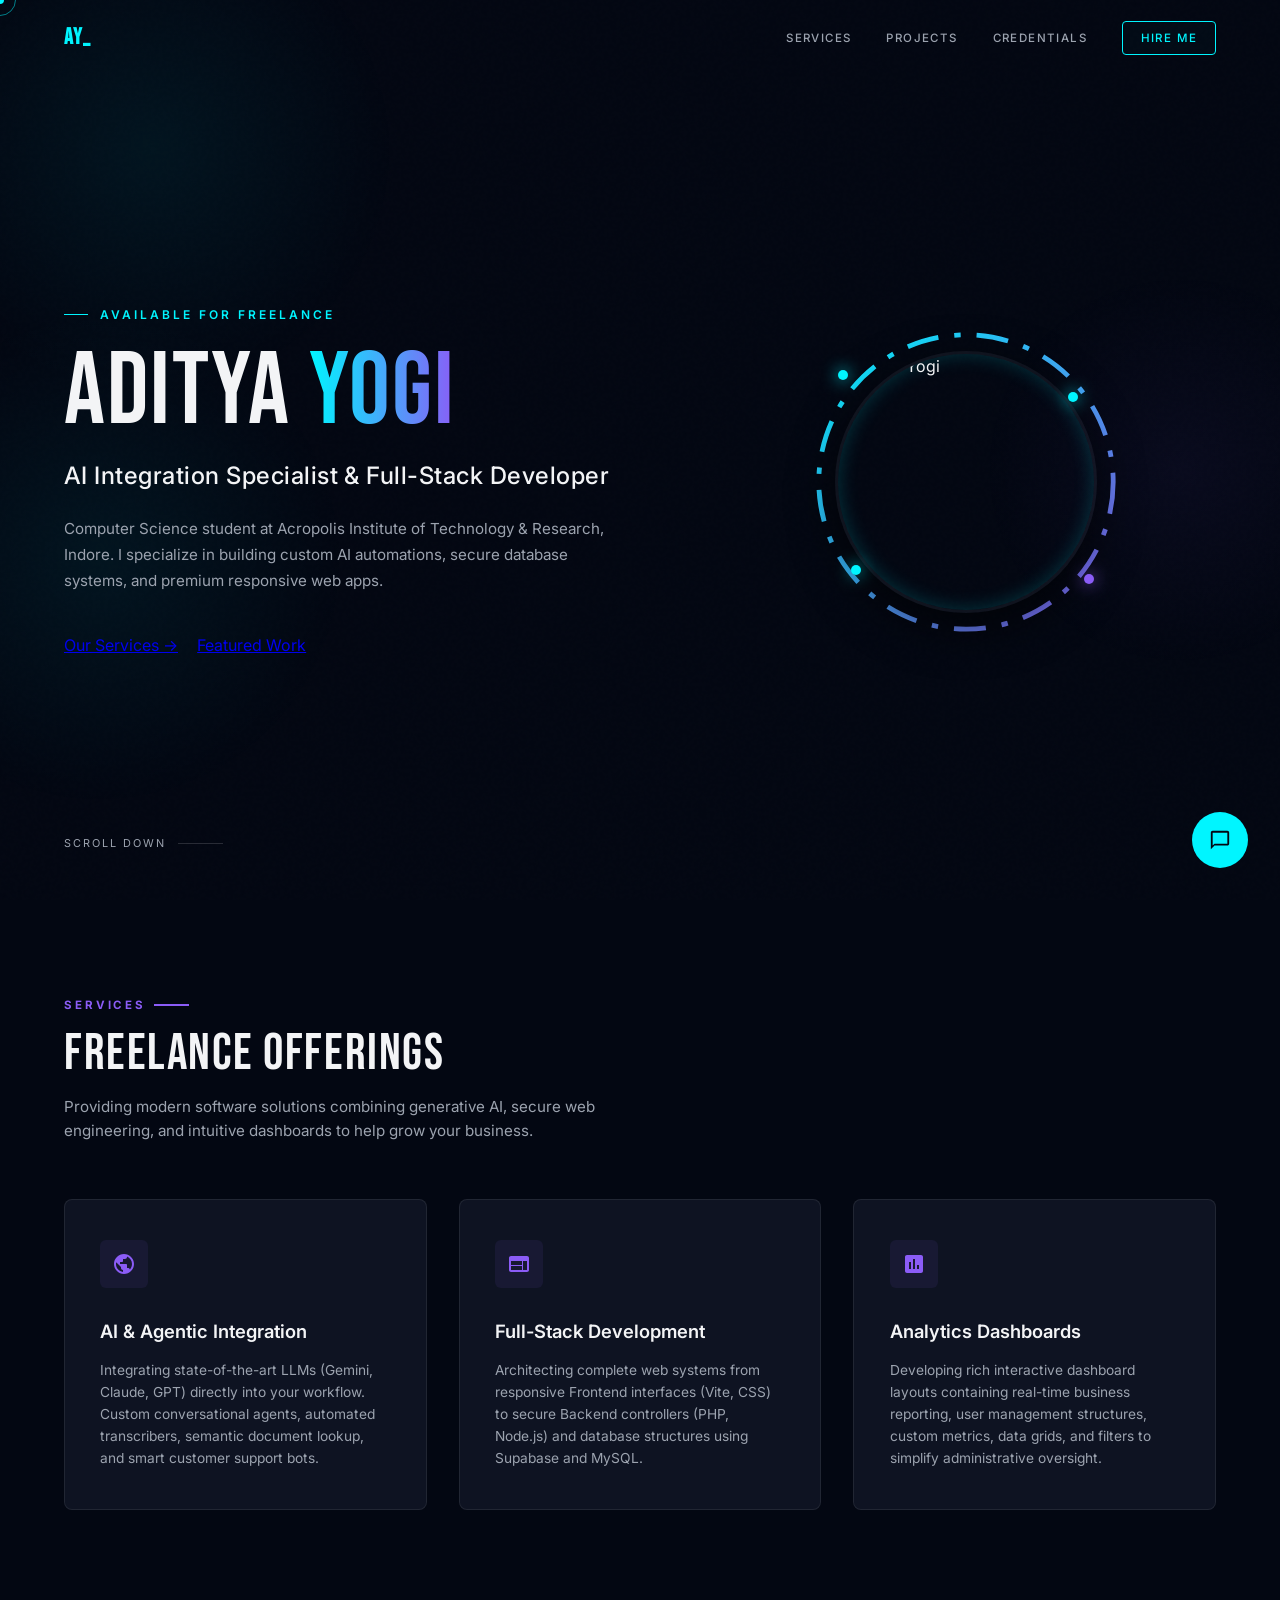
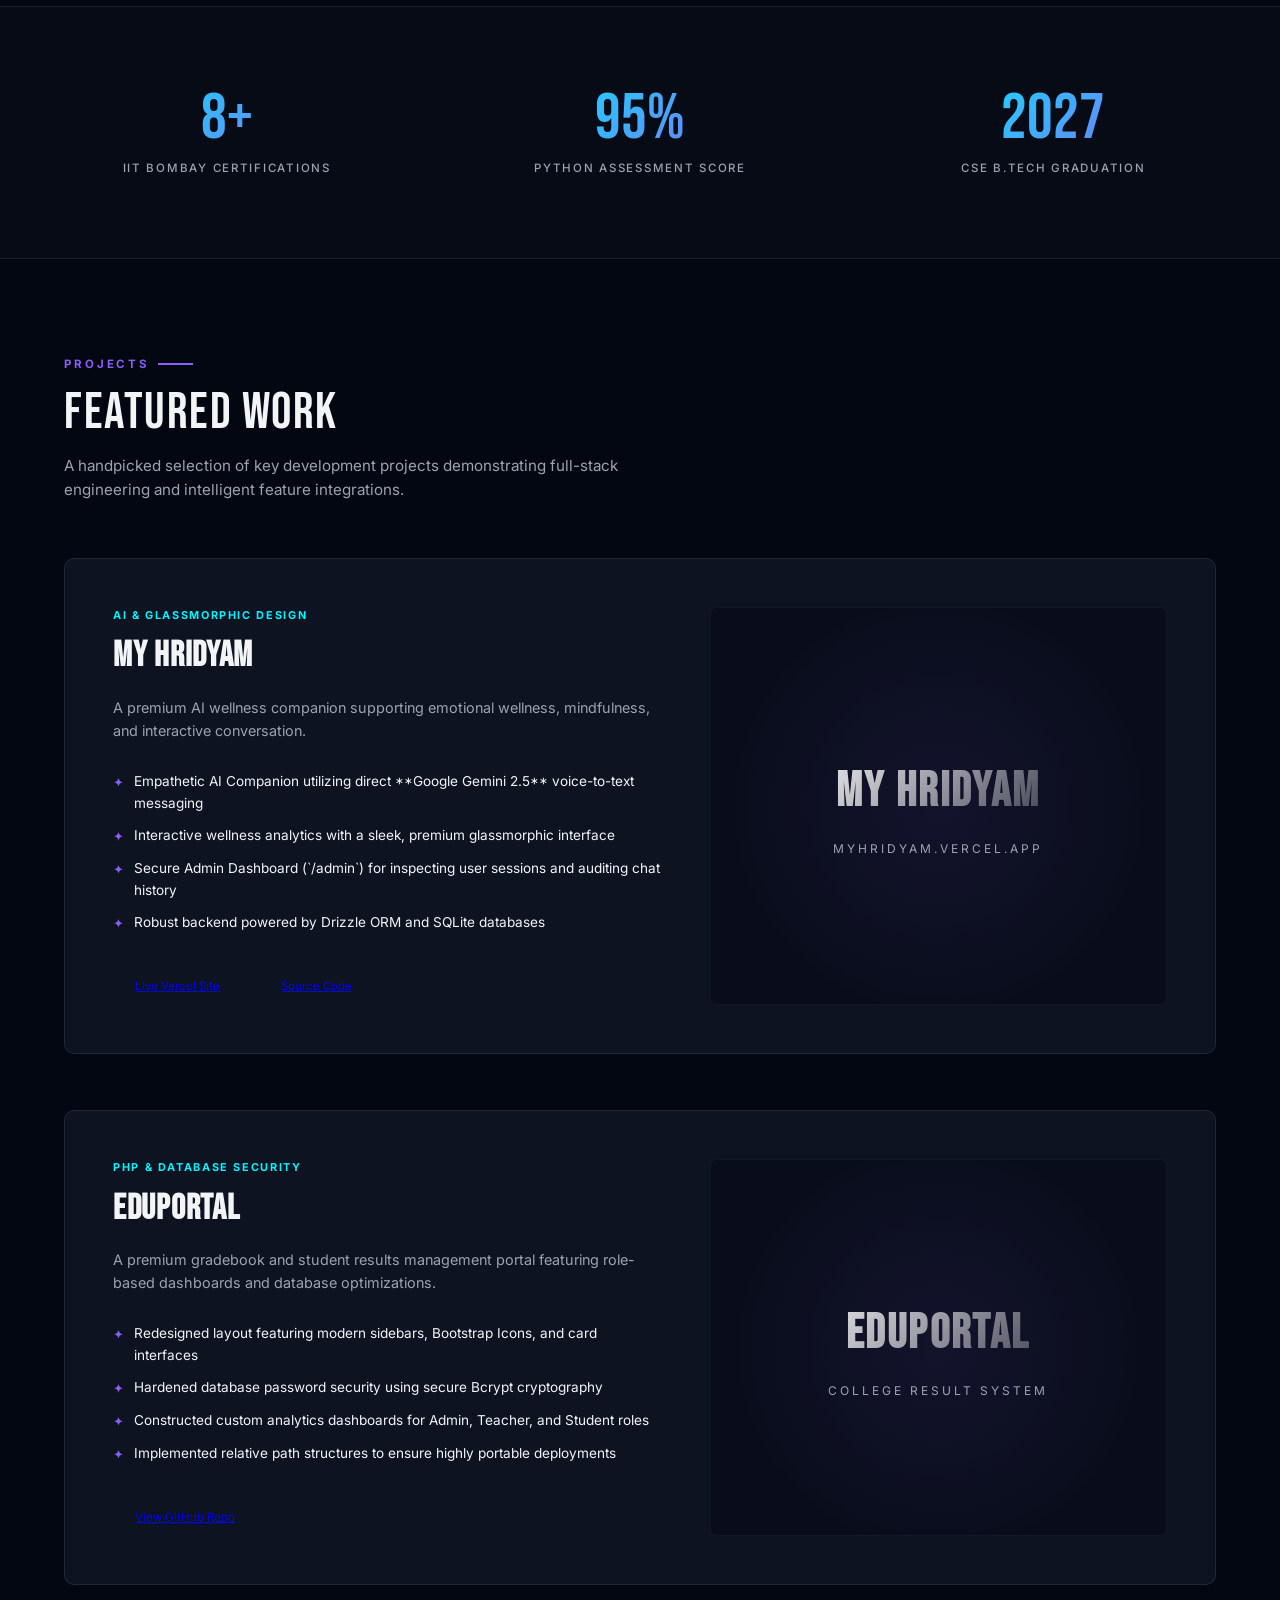
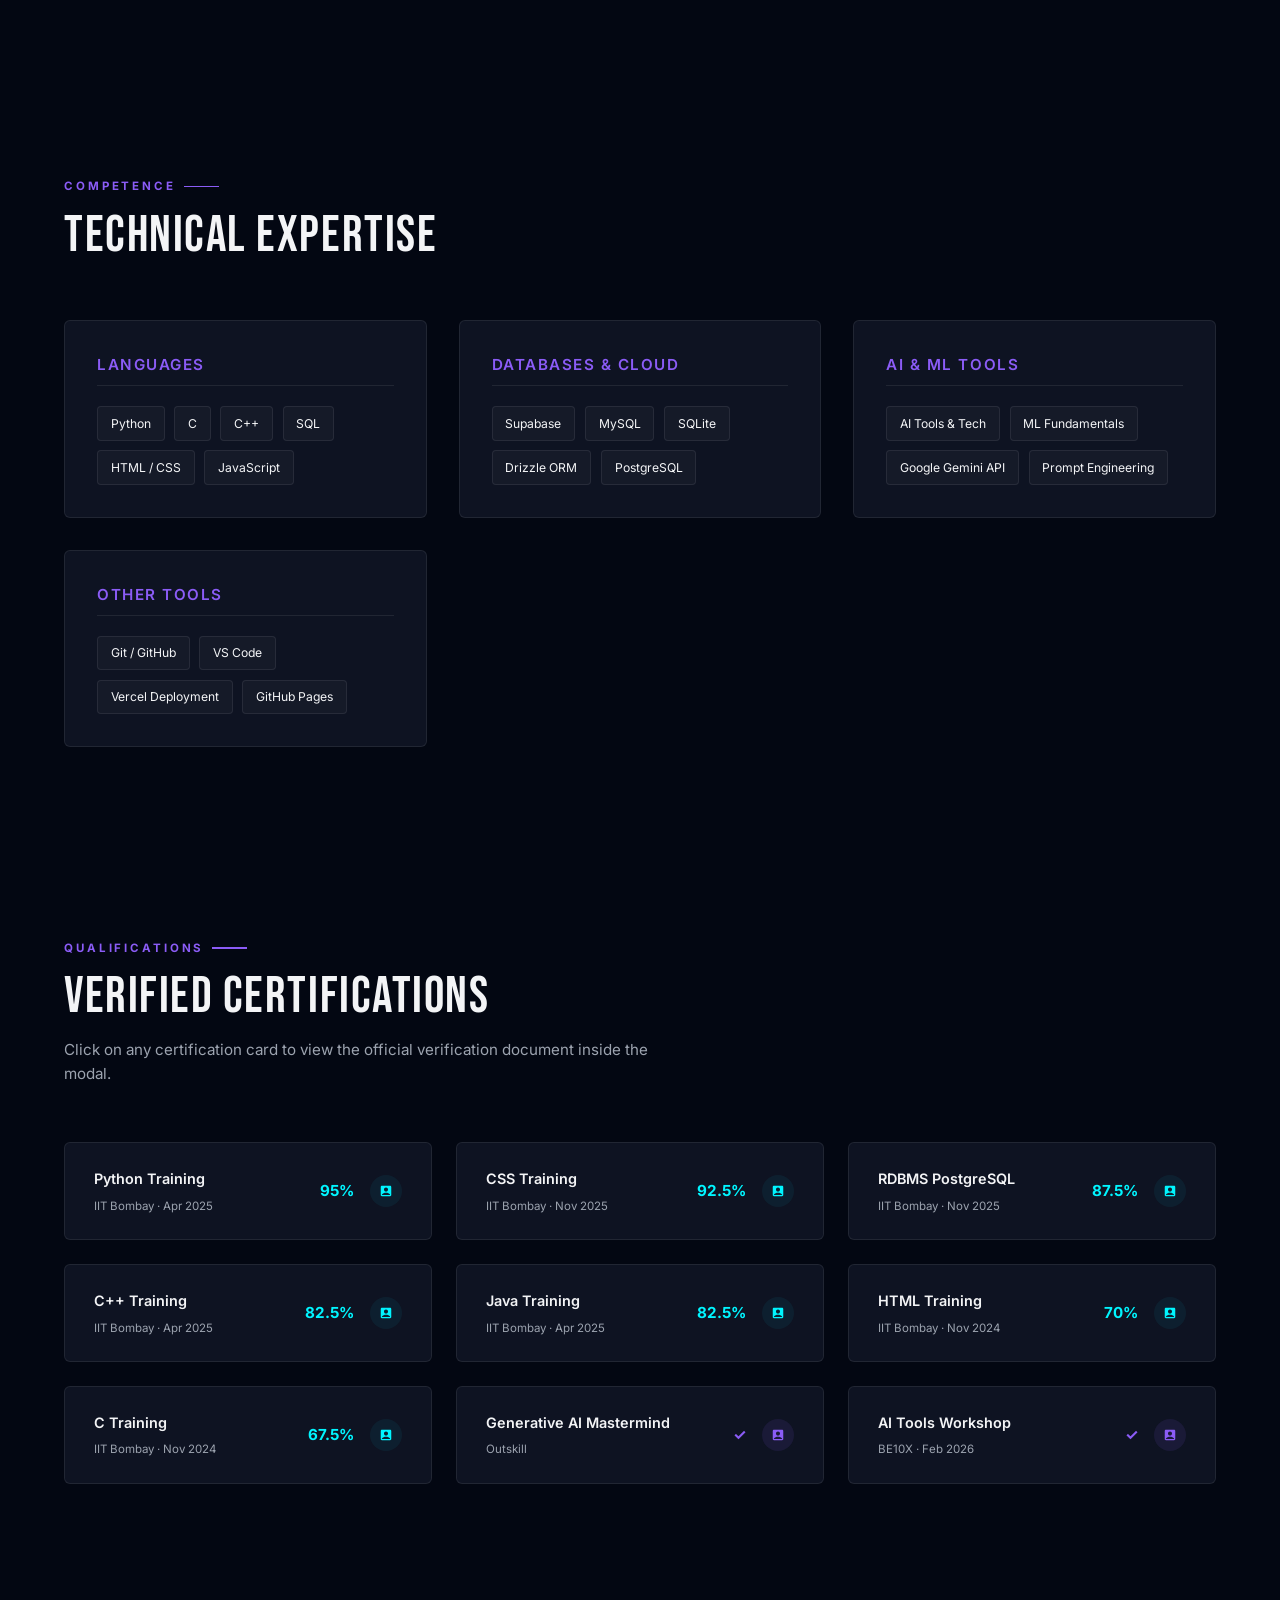
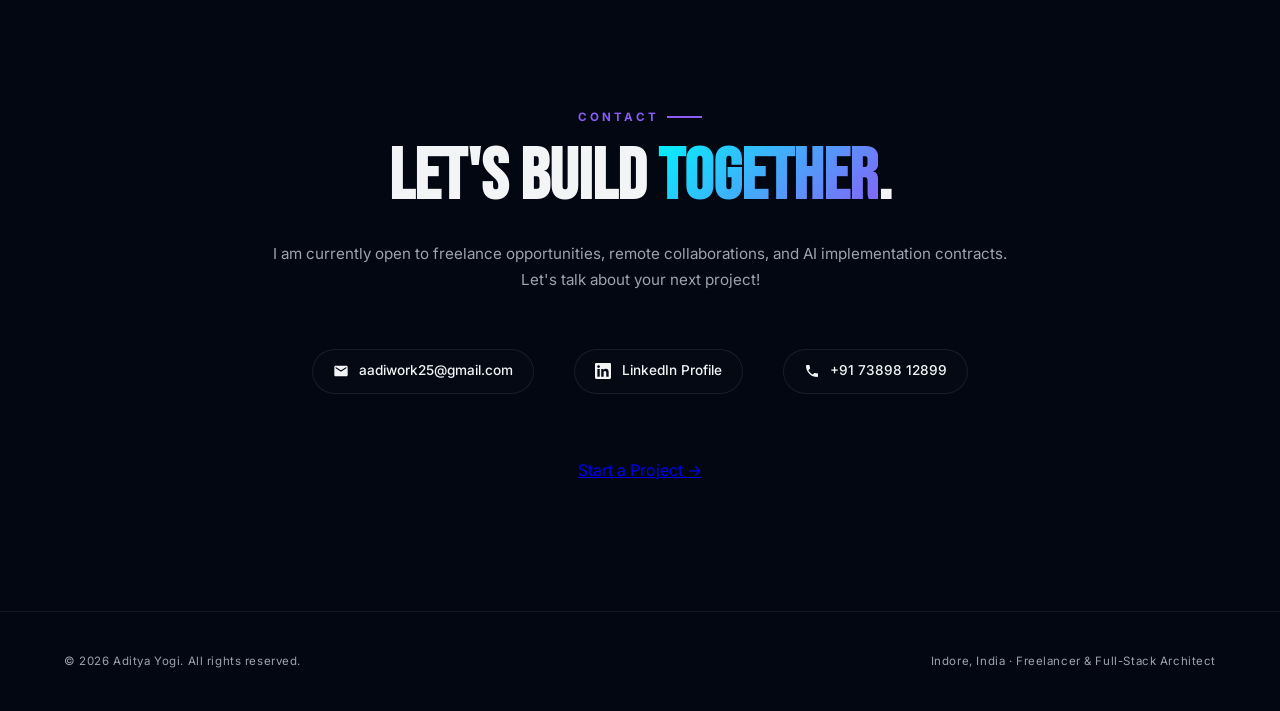
==== index.html @ 7b8ff438 "feat: implement premium dark freelance portfolio with interactive chatbot and github avatar" ====
<!DOCTYPE html>
<html lang="en">
<head>
  <meta charset="UTF-8" />
  <meta name="viewport" content="width=device-width, initial-scale=1.0"/>
  <title>Aditya Yogi — AI Integration Specialist & Full-Stack Developer</title>
  <link href="https://fonts.googleapis.com/css2?family=Bebas+Neue&family=Inter:wght@300;400;500;600;700&display=swap" rel="stylesheet"/>
  <style>
    :root {
      --bg: #030712;
      --surface: #0b0f19;
      --surface-hover: #121829;
      --border: rgba(255, 255, 255, 0.08);
      --border-focus: #00f5ff;
      --accent: #00f5ff;
      --accent-rgb: 0, 245, 255;
      --accent2: #8b5cf6;
      --accent2-rgb: 139, 92, 246;
      --text: #f3f4f6;
      --text-muted: #9ca3af;
      --card: #0e1322;
      --font-title: 'Bebas Neue', sans-serif;
      --font-body: 'Inter', sans-serif;
    }

    *, *::before, *::after { box-sizing: border-box; margin: 0; padding: 0; }

    html { scroll-behavior: smooth; }

    body {
      background: var(--bg);
      color: var(--text);
      font-family: var(--font-body);
      overflow-x: hidden;
      cursor: none;
      line-height: 1.6;
    }

    /* Custom cursor */
    .cursor {
      width: 8px; height: 8px;
      background: var(--accent);
      border-radius: 50%;
      position: fixed; top: 0; left: 0;
      pointer-events: none;
      z-index: 9999;
      transform: translate(-50%, -50%);
      transition: transform 0.08s, width 0.2s, height 0.2s;
    }
    .cursor-ring {
      width: 32px; height: 32px;
      border: 1.5px solid var(--accent);
      border-radius: 50%;
      position: fixed; top: 0; left: 0;
      pointer-events: none;
      z-index: 9998;
      transform: translate(-50%, -50%);
      transition: transform 0.12s ease-out, width 0.3s, height 0.3s, border-color 0.3s;
      opacity: 0.5;
    }

    /* Noise overlay */
    body::before {
      content: '';
      position: fixed; inset: 0;
      background-image: url("data:image/svg+xml,%3Csvg viewBox='0 0 256 256' xmlns='http://www.w3.org/2000/svg'%3E%3Cfilter id='noise'%3E%3CfeTurbulence type='fractalNoise' baseFrequency='0.9' numOctaves='4' stitchTiles='stitch'/%3E%3C/filter%3E%3Crect width='100%25' height='100%25' filter='url(%23noise)' opacity='0.03'/%3E%3C/svg%3E");
      pointer-events: none; z-index: 0; opacity: 0.4;
    }

    /* Ambient glows */
    .radial-glow {
      position: absolute;
      width: 500px; height: 500px;
      border-radius: 50%;
      background: radial-gradient(circle, rgba(var(--accent-rgb), 0.06) 0%, transparent 70%);
      pointer-events: none;
      z-index: 0;
    }
    .radial-glow-2 {
      position: absolute;
      width: 400px; height: 400px;
      border-radius: 50%;
      background: radial-gradient(circle, rgba(var(--accent2-rgb), 0.05) 0%, transparent 70%);
      pointer-events: none;
      z-index: 0;
    }

    /* NAV */
    nav {
      position: fixed; top: 0; left: 0; right: 0;
      z-index: 100;
      padding: 1.25rem 4rem;
      display: flex; justify-content: space-between; align-items: center;
      border-bottom: 1px solid transparent;
      transition: border-color 0.3s, background 0.3s;
      backdrop-filter: blur(0px);
    }
    nav.scrolled {
      border-color: var(--border);
      background: rgba(4, 7, 18, 0.85);
      backdrop-filter: blur(16px);
    }
    .nav-logo {
      font-family: var(--font-title);
      font-weight: 800; font-size: 1.4rem;
      color: var(--accent);
      letter-spacing: 0.05em;
      text-decoration: none;
    }
    .nav-links { display: flex; gap: 2.2rem; align-items: center; }
    .nav-links a {
      color: var(--text-muted); text-decoration: none;
      font-size: 0.72rem; letter-spacing: 0.12em; text-transform: uppercase;
      font-weight: 500;
      transition: color 0.2s;
    }
    .nav-links a:hover { color: var(--accent); }
    
    .nav-links .btn-nav {
      border: 1px solid var(--accent);
      color: var(--accent);
      padding: 0.45rem 1.1rem;
      border-radius: 4px;
      transition: all 0.2s;
      background: rgba(0, 245, 255, 0.02);
    }
    .nav-links .btn-nav:hover {
      background: var(--accent);
      color: #030712;
      box-shadow: 0 0 15px rgba(0, 245, 255, 0.3);
    }

    /* SECTIONS */
    section {
      position: relative;
      z-index: 1;
      padding: 6rem 4rem;
      max-width: 1300px;
      margin: 0 auto;
    }

    /* HERO */
    #hero {
      min-height: 100vh;
      display: flex;
      flex-direction: column;
      justify-content: center;
      padding: 8rem 4rem 4rem;
      position: relative;
    }
    .hero-wrapper {
      display: grid;
      grid-template-columns: 1.1fr 0.9fr;
      gap: 2.5rem;
      align-items: center;
      width: 100%;
      z-index: 1;
    }
    .hero-content { max-width: 700px; }
    .hero-tag {
      font-size: 0.75rem; letter-spacing: 0.25em; text-transform: uppercase;
      color: var(--accent); margin-bottom: 1.25rem;
      display: flex; align-items: center; gap: 0.75rem;
      opacity: 0; transform: translateY(15px);
      animation: fadeUp 0.8s 0.2s forwards;
      font-weight: 600;
    }
    .hero-tag::before {
      content: ''; display: block; width: 24px; height: 1.5px; background: var(--accent);
    }
    h1.hero-name {
      font-family: var(--font-title);
      font-size: clamp(3.5rem, 8vw, 6.8rem);
      font-weight: 400;
      line-height: 0.95;
      letter-spacing: 0.02em;
      margin-bottom: 1rem;
      opacity: 0; transform: translateY(15px);
      animation: fadeUp 0.8s 0.4s forwards;
    }
    h1.hero-name span {
      background: linear-gradient(to right, var(--accent), var(--accent2));
      -webkit-background-clip: text;
      -webkit-text-fill-color: transparent;
    }
    .hero-title {
      font-size: clamp(1.1rem, 2vw, 1.5rem);
      font-weight: 500;
      color: var(--text);
      margin-bottom: 1.25rem;
      opacity: 0; transform: translateY(15px);
      animation: fadeUp 0.8s 0.5s forwards;
      letter-spacing: 0.02em;
    }
    .hero-desc {
      font-size: 0.95rem; color: var(--text-muted);
      max-width: 540px; line-height: 1.7;
      margin-bottom: 2.5rem;
      opacity: 0; transform: translateY(15px);
      animation: fadeUp 0.8s 0.6s forwards;
    }
    .hero-cta {
      display: flex; gap: 1.2rem; flex-wrap: wrap;
      opacity: 0; transform: translateY(15px);
      animation: fadeUp 0.8s 0.7s forwards;
    }

    /* Picture section */
    .hero-visual {
      display: flex;
      justify-content: center;
      align-items: center;
      position: relative;
      opacity: 0; transform: scale(0.95);
      animation: zoomIn 0.8s 0.5s forwards;
    }
    .avatar-container {
      position: relative;
      width: 320px;
      height: 320px;
      display: flex;
      justify-content: center;
      align-items: center;
    }
    @media (max-width: 480px) {
      .avatar-container {
        width: 250px;
        height: 250px;
      }
    }
    .avatar-frame {
      position: absolute;
      width: 82%;
      height: 82%;
      border-radius: 50%;
      overflow: hidden;
      border: 3.5px solid rgba(255, 255, 255, 0.05);
      box-shadow: 0 15px 45px rgba(0, 0, 0, 0.6), inset 0 0 20px rgba(0, 245, 255, 0.2);
      z-index: 2;
      transition: transform 0.5s cubic-bezier(0.25, 1, 0.5, 1), border-color 0.5s, box-shadow 0.5s;
    }
    .avatar-frame img {
      width: 100%;
      height: 100%;
      object-fit: cover;
      transition: transform 0.5s;
    }
    .avatar-container:hover .avatar-frame {
      border-color: var(--accent);
      transform: scale(1.03);
      box-shadow: 0 20px 50px rgba(0, 245, 255, 0.15);
    }
    .avatar-container:hover .avatar-frame img {
      transform: scale(1.08);
    }
    .avatar-glow {
      position: absolute;
      width: 100%;
      height: 100%;
      top: 0; left: 0;
      z-index: 1;
      animation: rotateGlow 22s linear infinite;
    }
    .avatar-container:hover .avatar-glow {
      animation-duration: 9s;
    }
    
    .avatar-node {
      position: absolute;
      width: 10px; height: 10px;
      background: var(--accent);
      border-radius: 50%;
      filter: drop-shadow(0 0 8px var(--accent));
      animation: floatNode 4.5s ease-in-out infinite;
      z-index: 3;
    }
    .node-1 { top: 15%; left: 10%; animation-delay: 0s; }
    .node-2 { bottom: 18%; right: 10%; background: var(--accent2); filter: drop-shadow(0 0 8px var(--accent2)); animation-delay: 1.5s; }
    .node-3 { top: 76%; left: 14%; animation-delay: 0.8s; }
    .node-4 { top: 22%; right: 15%; animation-delay: 2.2s; }

    @keyframes rotateGlow {
      from { transform: rotate(0deg); }
      to { transform: rotate(360deg); }
    }
    @keyframes floatNode {
      0%, 100% { transform: translateY(0) scale(1); opacity: 0.7; }
      50% { transform: translateY(-12px) scale(1.25); opacity: 1; }
    }
    @keyframes zoomIn {
      to { opacity: 1; transform: scale(1); }
    }

    @media (max-width: 900px) {
      .hero-wrapper {
        grid-template-columns: 1fr;
        gap: 3.5rem;
        text-align: center;
      }
      .hero-content {
        order: 1;
        margin: 0 auto;
      }
      .hero-tag {
        justify-content: center;
      }
      .hero-cta {
        justify-content: center;
      }
      .hero-visual {
        order: 2;
      }
    }
    
    .hero-scroll {
      position: absolute; bottom: 3rem; left: 4rem;
      font-size: 0.68rem; letter-spacing: 0.18em; text-transform: uppercase;
      color: var(--text-muted); display: flex; align-items: center; gap: 0.75rem;
      opacity: 0; animation: fadeUp 0.8s 1.1s forwards;
    }
    .scroll-line {
      width: 45px; height: 1.5px; background: rgba(255,255,255,0.15);
      position: relative; overflow: hidden;
    }
    .scroll-line::after {
      content: ''; position: absolute; left: -100%; top: 0;
      width: 100%; height: 100%; background: var(--accent);
      animation: scrollLine 2.5s ease-in-out infinite;
    }
    @keyframes scrollLine { 0% { left: -100%; } 50% { left: 100%; } 100% { left: 100%; } }

    @keyframes fadeUp {
      to { opacity: 1; transform: translateY(0); }
    }

    /* SECTION LAYOUTS */
    .section-header {
      margin-bottom: 3.5rem;
      display: flex;
      flex-direction: column;
    }
    .section-label {
      font-size: 0.72rem; letter-spacing: 0.25em; text-transform: uppercase;
      color: var(--accent2); margin-bottom: 0.75rem;
      font-weight: 700;
      display: flex; align-items: center; gap: 0.5rem;
    }
    .section-label::after {
      content: ''; display: block; width: 35px; height: 1.5px; background: var(--accent2);
    }
    .section-title {
      font-family: var(--font-title);
      font-size: clamp(2rem, 4.5vw, 3.2rem);
      font-weight: 400;
      letter-spacing: 0.03em;
      color: var(--text);
      line-height: 1.1;
    }
    .section-subtitle {
      font-size: 0.95rem;
      color: var(--text-muted);
      max-width: 600px;
      margin-top: 0.75rem;
    }

    /* SERVICES GRID */
    .services-grid {
      display: grid;
      grid-template-columns: repeat(auto-fit, minmax(320px, 1fr));
      gap: 2rem;
    }
    .service-card {
      background: var(--card);
      border: 1px solid var(--border);
      border-radius: 8px;
      padding: 2.5rem 2.2rem;
      transition: all 0.3s cubic-bezier(0.25, 0.8, 0.25, 1);
      position: relative;
      overflow: hidden;
    }
    .service-card::before {
      content: '';
      position: absolute; top: 0; left: 0; right: 0; height: 3px;
      background: linear-gradient(90deg, var(--accent), var(--accent2));
      opacity: 0;
      transition: opacity 0.3s;
    }
    .service-card:hover {
      transform: translateY(-5px);
      border-color: rgba(0, 245, 255, 0.25);
      box-shadow: 0 12px 30px rgba(0, 0, 0, 0.4);
    }
    .service-card:hover::before {
      opacity: 1;
    }
    .service-icon {
      width: 48px; height: 48px;
      background: rgba(139, 92, 246, 0.08);
      border-radius: 6px;
      display: flex; align-items: center; justify-content: center;
      margin-bottom: 1.8rem;
      color: var(--accent2);
      transition: background 0.3s, color 0.3s;
    }
    .service-card:hover .service-icon {
      background: rgba(0, 245, 255, 0.1);
      color: var(--accent);
    }
    .service-icon svg {
      width: 24px; height: 24px;
      fill: currentColor;
    }
    .service-card-title {
      font-size: 1.15rem;
      font-weight: 600;
      color: var(--text);
      margin-bottom: 0.8rem;
    }
    .service-card-desc {
      font-size: 0.86rem;
      color: var(--text-muted);
      line-height: 1.6;
    }

    /* STATS GRID */
    .stats-section {
      background: rgba(11, 15, 25, 0.6);
      border-top: 1px solid var(--border);
      border-bottom: 1px solid var(--border);
      padding: 4rem 2rem;
      backdrop-filter: blur(8px);
    }
    .stats-grid {
      max-width: 1200px;
      margin: 0 auto;
      display: grid;
      grid-template-columns: repeat(auto-fit, minmax(220px, 1fr));
      gap: 2.5rem;
      text-align: center;
    }
    .stat-card {
      padding: 1rem;
    }
    .stat-num {
      font-family: var(--font-title);
      font-size: clamp(3rem, 5vw, 4.2rem);
      color: var(--accent);
      line-height: 1;
      margin-bottom: 0.5rem;
      background: linear-gradient(135deg, var(--accent), var(--accent2));
      -webkit-background-clip: text;
      -webkit-text-fill-color: transparent;
    }
    .stat-label {
      font-size: 0.72rem;
      letter-spacing: 0.15em;
      text-transform: uppercase;
      color: var(--text-muted);
      font-weight: 500;
    }

    /* PROJECTS */
    .projects-grid {
      display: flex;
      flex-direction: column;
      gap: 3.5rem;
    }
    .project-card {
      background: var(--card);
      border: 1px solid var(--border);
      border-radius: 10px;
      padding: 3rem;
      transition: all 0.3s ease;
      display: grid;
      grid-template-columns: 1.2fr 1fr;
      gap: 3rem;
      position: relative;
    }
    @media (max-width: 900px) {
      .project-card {
        grid-template-columns: 1fr;
        gap: 2rem;
        padding: 2.2rem;
      }
    }
    .project-card:hover {
      border-color: rgba(139, 92, 246, 0.25);
      box-shadow: 0 15px 35px rgba(0, 0, 0, 0.5);
    }
    .project-info {
      display: flex;
      flex-direction: column;
      justify-content: center;
    }
    .project-tag {
      font-size: 0.68rem;
      text-transform: uppercase;
      letter-spacing: 0.15em;
      color: var(--accent);
      font-weight: 700;
      margin-bottom: 0.8rem;
    }
    .project-name {
      font-family: var(--font-title);
      font-size: 2.2rem;
      color: var(--text);
      line-height: 1.1;
      margin-bottom: 1.25rem;
      letter-spacing: 0.02em;
    }
    .project-desc {
      font-size: 0.9rem;
      color: var(--text-muted);
      margin-bottom: 1.8rem;
      line-height: 1.6;
    }
    .project-points {
      list-style: none;
      font-size: 0.85rem;
      color: var(--text);
      display: flex;
      flex-direction: column;
      gap: 0.65rem;
      margin-bottom: 2rem;
    }
    .project-points li {
      display: flex;
      gap: 0.65rem;
      align-items: flex-start;
    }
    .project-points li::before {
      content: '✦';
      color: var(--accent2);
      font-size: 0.8rem;
      margin-top: 2px;
    }
    .project-links {
      display: flex;
      gap: 1rem;
    }
    .project-links .btn {
      padding: 0.65rem 1.4rem;
      font-size: 0.72rem;
    }
    .project-visual {
      background: rgba(4, 7, 18, 0.4);
      border: 1px solid rgba(255, 255, 255, 0.04);
      border-radius: 6px;
      display: flex;
      align-items: center;
      justify-content: center;
      position: relative;
      overflow: hidden;
      min-height: 250px;
    }
    .project-visual::after {
      content: '';
      position: absolute; inset: 0;
      background: radial-gradient(circle at center, rgba(139, 92, 246, 0.08) 0%, transparent 70%);
      pointer-events: none;
    }
    .project-visual-text {
      text-align: center;
      z-index: 1;
      padding: 1.5rem;
    }
    .project-visual-text h3 {
      font-family: var(--font-title);
      font-size: 3rem;
      letter-spacing: 0.05em;
      background: linear-gradient(135deg, rgba(255,255,255,0.9), rgba(255,255,255,0.2));
      -webkit-background-clip: text;
      -webkit-text-fill-color: transparent;
      margin-bottom: 0.5rem;
    }
    .project-visual-text p {
      font-size: 0.75rem;
      text-transform: uppercase;
      letter-spacing: 0.25em;
      color: var(--text-muted);
    }

    /* SKILLS */
    .skills-grid {
      display: grid;
      grid-template-columns: repeat(auto-fit, minmax(280px, 1fr));
      gap: 2rem;
    }
    .skill-group {
      background: var(--card);
      border: 1px solid var(--border);
      border-radius: 6px;
      padding: 2rem;
    }
    .skill-group-title {
      font-size: 0.95rem;
      font-weight: 600;
      text-transform: uppercase;
      letter-spacing: 0.1em;
      color: var(--accent2);
      margin-bottom: 1.25rem;
      border-bottom: 1px solid var(--border);
      padding-bottom: 0.5rem;
    }
    .skill-tags {
      display: flex;
      flex-wrap: wrap;
      gap: 0.6rem;
    }
    .tag {
      font-size: 0.76rem;
      padding: 0.4rem 0.8rem;
      background: rgba(255, 255, 255, 0.03);
      border: 1px solid var(--border);
      border-radius: 4px;
      color: var(--text);
      transition: all 0.2s;
    }
    .tag:hover {
      border-color: var(--accent);
      background: rgba(0, 245, 255, 0.02);
      color: var(--accent);
    }

    /* CERTIFICATIONS */
    .cert-grid {
      display: grid;
      grid-template-columns: repeat(auto-fit, minmax(340px, 1fr));
      gap: 1.5rem;
    }
    @media (max-width: 480px) {
      .cert-grid {
        grid-template-columns: 1fr;
      }
    }
    .cert-card {
      background: var(--card);
      border: 1px solid var(--border);
      border-radius: 6px;
      padding: 1.5rem 1.8rem;
      display: flex;
      justify-content: space-between;
      align-items: center;
      transition: all 0.25s ease;
      cursor: none;
    }
    .cert-card:hover {
      transform: scale(1.02);
      border-color: var(--accent);
      box-shadow: 0 8px 24px rgba(0, 245, 255, 0.08);
    }
    .cert-card-left {
      display: flex;
      flex-direction: column;
      gap: 0.4rem;
    }
    .cert-name {
      font-size: 0.9rem;
      font-weight: 600;
      color: var(--text);
    }
    .cert-issuer {
      font-size: 0.72rem;
      color: var(--text-muted);
    }
    .cert-card-right {
      display: flex;
      align-items: center;
      gap: 1rem;
    }
    .cert-score {
      font-size: 0.95rem;
      font-weight: 700;
      color: var(--accent);
    }
    .cert-view-icon {
      width: 32px; height: 32px;
      background: rgba(0, 245, 255, 0.06);
      border-radius: 50%;
      display: flex; align-items: center; justify-content: center;
      transition: all 0.2s;
    }
    .cert-card:hover .cert-view-icon {
      background: var(--accent);
    }
    .cert-view-icon svg {
      width: 14px; height: 14px;
      fill: var(--accent);
      transition: fill 0.2s;
    }
    .cert-card:hover .cert-view-icon svg {
      fill: #030712;
    }

    /* Certificate Modal */
    .cert-modal-overlay {
      position: fixed; inset: 0;
      background: rgba(3, 7, 18, 0.85);
      backdrop-filter: blur(8px);
      z-index: 10000;
      display: flex; align-items: center; justify-content: center;
      opacity: 0; pointer-events: none;
      transition: opacity 0.3s ease;
      padding: 1.5rem;
    }
    .cert-modal-overlay.open {
      opacity: 1; pointer-events: all;
    }
    .cert-modal {
      background: var(--card);
      border: 1px solid var(--border);
      border-radius: 8px;
      max-width: 800px;
      width: 100%;
      overflow: hidden;
      transform: scale(0.95);
      transition: transform 0.3s cubic-bezier(0.34, 1.56, 0.64, 1);
      box-shadow: 0 25px 50px -12px rgba(0, 0, 0, 0.7);
    }
    .cert-modal-overlay.open .cert-modal {
      transform: scale(1);
    }
    .cert-modal-header {
      padding: 1rem 1.5rem;
      border-bottom: 1px solid var(--border);
      display: flex; justify-content: space-between; align-items: center;
      background: var(--surface);
    }
    .cert-modal-title {
      font-size: 0.95rem;
      font-weight: 600;
      color: var(--text);
    }
    .cert-modal-close {
      background: none; border: none; cursor: none;
      color: var(--text-muted); font-size: 1.2rem;
      transition: color 0.2s;
    }
    .cert-modal-close:hover { color: var(--accent); }
    .cert-modal-body {
      padding: 1.5rem;
      display: flex; justify-content: center;
      background: #030712;
    }
    .cert-modal-body img {
      width: 100%; height: auto; max-height: 70vh;
      object-fit: contain;
      border-radius: 4px;
    }

    /* CONTACT */
    #contact {
      padding: 8rem 4rem;
      text-align: center;
      position: relative;
    }
    .contact-inner {
      max-width: 750px;
      margin: 0 auto;
      z-index: 1;
      position: relative;
    }
    .contact-title {
      font-family: var(--font-title);
      font-size: clamp(3rem, 6vw, 4.5rem);
      line-height: 1.1;
      color: var(--text);
      margin-bottom: 1.5rem;
    }
    .contact-title span {
      background: linear-gradient(135deg, var(--accent), var(--accent2));
      -webkit-background-clip: text;
      -webkit-text-fill-color: transparent;
    }
    .contact-desc {
      font-size: 0.95rem;
      color: var(--text-muted);
      margin-bottom: 3.5rem;
      line-height: 1.7;
    }
    .contact-links {
      display: flex;
      justify-content: center;
      gap: 2.5rem;
      flex-wrap: wrap;
      margin-bottom: 4rem;
    }
    .contact-link {
      color: var(--text);
      text-decoration: none;
      font-size: 0.85rem;
      font-weight: 500;
      display: flex;
      align-items: center;
      gap: 0.65rem;
      transition: all 0.25s;
      cursor: none;
      padding: 0.65rem 1.25rem;
      border: 1px solid var(--border);
      border-radius: 30px;
      background: rgba(255, 255, 255, 0.01);
    }
    .contact-link:hover {
      border-color: var(--accent);
      color: var(--accent);
      box-shadow: 0 4px 15px rgba(0, 245, 255, 0.08);
      transform: translateY(-2px);
    }
    .contact-link svg {
      width: 16px; height: 16px;
      fill: currentColor;
    }

    /* FOOTER */
    footer {
      border-top: 1px solid var(--border);
      padding: 2.5rem 4rem;
      display: flex;
      justify-content: space-between;
      align-items: center;
      max-width: 1300px;
      margin: 0 auto;
      color: var(--text-muted);
      font-size: 0.72rem;
      letter-spacing: 0.05em;
    }
    @media (max-width: 600px) {
      footer {
        flex-direction: column;
        gap: 1rem;
        text-align: center;
        padding: 2rem;
      }
    }

    /* ── CHATBOT ── */
    /* Launcher */
    #chat-launcher {
      position: fixed; bottom: 2rem; right: 2rem; z-index: 1000;
      width: 56px; height: 56px; border-radius: 50%;
      background: var(--accent); border: none; cursor: none;
      display: flex; align-items: center; justify-content: center;
      box-shadow: 0 0 0 0 rgba(0, 245, 255, 0.4);
      animation: chatPulse 2.5s ease-in-out infinite;
      transition: transform 0.2s cubic-bezier(0.25, 0.8, 0.25, 1);
    }
    #chat-launcher:hover { transform: scale(1.08); }
    #chat-launcher svg { width: 22px; height: 22px; fill: #030712; }
    @keyframes chatPulse {
      0%, 100% { box-shadow: 0 0 0 0 rgba(0, 245, 255, 0.35); }
      50% { box-shadow: 0 0 0 12px rgba(0, 245, 255, 0); }
    }

    /* Window */
    #chat-window {
      position: fixed; bottom: 6rem; right: 2rem; z-index: 999;
      width: 360px; max-height: 520px;
      background: var(--surface);
      border: 1px solid var(--border);
      border-radius: 12px;
      display: flex; flex-direction: column;
      box-shadow: 0 24px 60px rgba(0,0,0,0.6);
      transform: scale(0.92) translateY(16px);
      opacity: 0; pointer-events: none;
      transition: transform 0.25s cubic-bezier(.34,1.56,.64,1), opacity 0.2s;
      overflow: hidden;
    }
    #chat-window.open { transform: scale(1) translateY(0); opacity: 1; pointer-events: all; }

    /* Header */
    .chat-header {
      padding: 1rem 1.25rem;
      border-bottom: 1px solid var(--border);
      display: flex; align-items: center; gap: 0.75rem;
      background: rgba(11, 15, 25, 0.7);
    }
    .chat-avatar {
      width: 36px; height: 36px; border-radius: 50%;
      background: linear-gradient(135deg, var(--accent), var(--accent2));
      display: flex; align-items: center; justify-content: center;
      font-family: var(--font-title); font-size: 1.15rem; color: #030712;
      flex-shrink: 0;
    }
    .chat-header-info { flex: 1; }
    .chat-header-name { font-size: 0.82rem; font-weight: 600; color: var(--text); }
    .chat-header-status {
      font-size: 0.65rem; color: var(--text-muted);
      display: flex; align-items: center; gap: 0.3rem; margin-top: 1px;
    }
    .status-dot {
      width: 5px; height: 5px; border-radius: 50%; background: #10b981;
      animation: blink 2s infinite;
    }
    @keyframes blink { 0%, 100%{opacity:1} 50%{opacity:0.4} }
    .chat-close {
      background: none; border: none; cursor: none;
      color: var(--text-muted); font-size: 1.1rem;
      padding: 0.25rem; transition: color 0.2s;
    }
    .chat-close:hover { color: var(--text); }

    /* Messages */
    .chat-messages {
      flex: 1; overflow-y: auto; padding: 1rem;
      display: flex; flex-direction: column; gap: 0.75rem;
      scroll-behavior: smooth;
      background: var(--bg);
    }
    .chat-messages::-webkit-scrollbar { width: 4px; }
    .chat-messages::-webkit-scrollbar-track { background: transparent; }
    .chat-messages::-webkit-scrollbar-thumb { background: var(--border); border-radius: 2px; }

    .msg { display: flex; gap: 0.5rem; max-width: 88%; animation: msgIn 0.25s ease-out; }
    @keyframes msgIn { from { opacity:0; transform: translateY(6px); } to { opacity:1; transform:none; } }
    .msg.user { align-self: flex-end; flex-direction: row-reverse; }
    .msg-bubble {
      padding: 0.6rem 0.85rem;
      border-radius: 10px;
      font-size: 0.78rem; line-height: 1.5;
    }
    .msg.bot .msg-bubble {
      background: var(--surface); color: var(--text);
      border: 1px solid var(--border);
      border-bottom-left-radius: 3px;
    }
    .msg.user .msg-bubble {
      background: var(--accent); color: #030712;
      font-weight: 500;
      border-bottom-right-radius: 3px;
    }

    /* Typing indicator */
    .typing-dots { display: flex; gap: 4px; padding: 0.6rem 0.85rem; }
    .typing-dots span {
      width: 5px; height: 5px; background: var(--text-muted);
      border-radius: 50%; animation: dot 1.2s infinite;
    }
    .typing-dots span:nth-child(2) { animation-delay: 0.2s; }
    .typing-dots span:nth-child(3) { animation-delay: 0.4s; }
    @keyframes dot { 0%,80%,100%{transform:scale(1);opacity:0.5} 40%{transform:scale(1.25);opacity:1} }

    /* Suggestions */
    .chat-suggestions {
      padding: 0.6rem 0.85rem;
      display: flex; gap: 0.4rem; flex-wrap: wrap;
      border-top: 1px solid var(--border);
      background: var(--surface);
    }
    .suggestion-chip {
      font-size: 0.65rem; padding: 0.35rem 0.7rem;
      border: 1px solid var(--border); border-radius: 20px;
      background: none; color: var(--text-muted); cursor: none;
      transition: all 0.2s; white-space: nowrap;
      font-weight: 500;
    }
    .suggestion-chip:hover { border-color: var(--accent); color: var(--accent); background: rgba(0, 245, 255, 0.01); }

    /* Input */
    .chat-input-row {
      padding: 0.65rem 0.85rem;
      display: flex; gap: 0.5rem; align-items: center;
      border-top: 1px solid var(--border);
      background: rgba(11, 15, 25, 0.9);
    }
    #chat-input {
      flex: 1; background: var(--bg);
      border: 1px solid var(--border); border-radius: 6px;
      padding: 0.5rem 0.75rem;
      font-family: var(--font-body); font-size: 0.78rem;
      color: var(--text); outline: none;
      transition: border-color 0.2s;
    }
    #chat-input::placeholder { color: var(--text-muted); }
    #chat-input:focus { border-color: var(--accent); }
    #chat-send {
      width: 32px; height: 32px; border-radius: 6px;
      background: var(--accent); border: none; cursor: none;
      display: flex; align-items: center; justify-content: center;
      transition: background 0.2s, transform 0.1s; flex-shrink: 0;
    }
    #chat-send:hover { background: #5df7ff; transform: scale(1.05); }
    #chat-send svg { width: 14px; height: 14px; fill: #030712; }

    /* Quick Links inside Chat */
    .chat-link-btn {
      display: inline-flex;
      align-items: center;
      gap: 0.4rem;
      padding: 0.4rem 0.75rem;
      background: rgba(139, 92, 246, 0.1);
      border: 1px solid rgba(139, 92, 246, 0.25);
      border-radius: 4px;
      color: #c084fc;
      text-decoration: none;
      font-size: 0.72rem;
      font-weight: 600;
      margin-top: 0.5rem;
      margin-right: 0.4rem;
      transition: all 0.2s;
      cursor: none;
    }
    .chat-link-btn:hover {
      background: var(--accent2);
      color: #fff;
    }
    
    /* Reveal effect styles */
    .reveal {
      opacity: 0;
      transform: translateY(30px);
      transition: opacity 0.8s ease-out, transform 0.8s ease-out;
    }
    .reveal.visible {
      opacity: 1;
      transform: translateY(0);
    }

    @media (max-width: 768px) {
      nav { padding: 1.25rem 2rem; }
      section { padding: 4rem 2rem; }
      #hero { padding: 6rem 2rem 3rem; }
      .hero-scroll { left: 2rem; }
    }
    @media (max-width: 480px) {
      #chat-window { width: calc(100vw - 2rem); right: 1rem; bottom: 5.5rem; }
      #chat-launcher { bottom: 1.2rem; right: 1.2rem; }
    }
  </style>
</head>
<body>

  <!-- Custom Cursor -->
  <div class="cursor" id="cursor"></div>
  <div class="cursor-ring" id="cursorRing"></div>

  <!-- Ambient Glows -->
  <div class="radial-glow" style="top: -100px; left: -100px;"></div>
  <div class="radial-glow-2" style="top: 30%; right: -100px;"></div>
  <div class="radial-glow" style="bottom: 10%; left: -150px;"></div>

  <!-- NAVBAR -->
  <nav id="navbar">
    <a href="#" class="nav-logo">AY_</a>
    <div class="nav-links">
      <a href="#services">Services</a>
      <a href="#projects">Projects</a>
      <a href="#certifications">Credentials</a>
      <a href="#contact" class="btn-nav">Hire Me</a>
    </div>
  </nav>

  <!-- HERO -->
  <section id="hero">
    <div class="hero-wrapper">
      <div class="hero-content">
        <div class="hero-tag">Available for Freelance</div>
        <h1 class="hero-name">Aditya <span>Yogi</span></h1>
        <div class="hero-title">AI Integration Specialist & Full-Stack Developer</div>
        <p class="hero-desc">
          Computer Science student at Acropolis Institute of Technology & Research, Indore. I specialize in building custom AI automations, secure database systems, and premium responsive web apps.
        </p>
        <div class="hero-cta">
          <a href="#services" class="btn btn-primary">Our Services →</a>
          <a href="#projects" class="btn btn-secondary">Featured Work</a>
        </div>
      </div>
      <div class="hero-visual">
        <div class="avatar-container">
          <div class="avatar-node node-1"></div>
          <div class="avatar-node node-2"></div>
          <div class="avatar-node node-3"></div>
          <div class="avatar-node node-4"></div>
          <svg class="avatar-glow" viewBox="0 0 100 100">
            <circle cx="50" cy="50" r="46" stroke="url(#cyan-purple)" stroke-width="1.5" fill="none" stroke-dasharray="10 5 2 5" />
            <defs>
              <linearGradient id="cyan-purple" x1="0%" y1="0%" x2="100%" y2="100%">
                <stop offset="0%" stop-color="var(--accent)" />
                <stop offset="100%" stop-color="var(--accent2)" />
              </linearGradient>
            </defs>
          </svg>
          <div class="avatar-frame">
            <img src="https://github.com/yogiaditya05.png" alt="Aditya Yogi" />
          </div>
        </div>
      </div>
    </div>
    <div class="hero-scroll">
      <span>Scroll Down</span>
      <div class="scroll-line"></div>
    </div>
  </section>

  <!-- SERVICES -->
  <section id="services">
    <div class="section-header reveal">
      <div class="section-label">Services</div>
      <h2 class="section-title">Freelance Offerings</h2>
      <p class="section-subtitle">
        Providing modern software solutions combining generative AI, secure web engineering, and intuitive dashboards to help grow your business.
      </p>
    </div>
    <div class="services-grid reveal">
      <div class="service-card">
        <div class="service-icon">
          <svg viewBox="0 0 24 24"><path d="M12 2C6.48 2 2 6.48 2 12s4.48 10 10 10 10-4.48 10-10S17.52 2 12 2zm-1 17.93c-3.95-.49-7-3.85-7-7.93 0-.62.08-1.21.21-1.79L9 15v1c0 1.1.9 2 2 2v1.93zm6.9-2.54c-.26-.81-1-1.39-1.9-1.39h-1v-3c0-.55-.45-1-1-1H8v-2h2c.55 0 1-.45 1-1V7h2c1.1 0 2-.9 2-2v-.41c2.93 1.19 5 4.06 5 7.41 0 2.08-.8 3.97-2.1 5.39z"/></svg>
        </div>
        <div class="service-card-title">AI & Agentic Integration</div>
        <div class="service-card-desc">
          Integrating state-of-the-art LLMs (Gemini, Claude, GPT) directly into your workflow. Custom conversational agents, automated transcribers, semantic document lookup, and smart customer support bots.
        </div>
      </div>
      <div class="service-card">
        <div class="service-icon">
          <svg viewBox="0 0 24 24"><path d="M20 4H4c-1.1 0-1.99.9-1.99 2L2 18c0 1.1.9 2 2 2h16c1.1 0 2-.9 2-2V6c0-1.1-.9-2-2-2zm-5 14H4v-4h11v4zm0-5H4V9h11v4zm5 5h-4V9h4v9z"/></svg>
        </div>
        <div class="service-card-title">Full-Stack Development</div>
        <div class="service-card-desc">
          Architecting complete web systems from responsive Frontend interfaces (Vite, CSS) to secure Backend controllers (PHP, Node.js) and database structures using Supabase and MySQL.
        </div>
      </div>
      <div class="service-card">
        <div class="service-icon">
          <svg viewBox="0 0 24 24"><path d="M19 3H5c-1.1 0-2 .9-2 2v14c0 1.1.9 2 2 2h14c1.1 0 2-.9 2-2V5c0-1.1-.9-2-2-2zM9 17H7v-7h2v7zm4 0h-2V7h2v10zm4 0h-2v-4h2v4z"/></svg>
        </div>
        <div class="service-card-title">Analytics Dashboards</div>
        <div class="service-card-desc">
          Developing rich interactive dashboard layouts containing real-time business reporting, user management structures, custom metrics, data grids, and filters to simplify administrative oversight.
        </div>
      </div>
    </div>
  </section>

  <!-- STATS -->
  <section class="stats-section">
    <div class="stats-grid">
      <div class="stat-card">
        <div class="stat-num">8+</div>
        <div class="stat-label">IIT Bombay Certifications</div>
      </div>
      <div class="stat-card">
        <div class="stat-num">95%</div>
        <div class="stat-label">Python Assessment Score</div>
      </div>
      <div class="stat-card">
        <div class="stat-num">2027</div>
        <div class="stat-label">CSE B.Tech Graduation</div>
      </div>
    </div>
  </section>

  <!-- PROJECTS -->
  <section id="projects">
    <div class="section-header reveal">
      <div class="section-label">Projects</div>
      <h2 class="section-title">Featured Work</h2>
      <p class="section-subtitle">
        A handpicked selection of key development projects demonstrating full-stack engineering and intelligent feature integrations.
      </p>
    </div>
    <div class="projects-grid">
      <!-- Project 1 -->
      <div class="project-card reveal">
        <div class="project-info">
          <div class="project-tag">AI & Glassmorphic Design</div>
          <h3 class="project-name">My Hridyam</h3>
          <p class="project-desc">
            A premium AI wellness companion supporting emotional wellness, mindfulness, and interactive conversation.
          </p>
          <ul class="project-points">
            <li>Empathetic AI Companion utilizing direct **Google Gemini 2.5** voice-to-text messaging</li>
            <li>Interactive wellness analytics with a sleek, premium glassmorphic interface</li>
            <li>Secure Admin Dashboard (`/admin`) for inspecting user sessions and auditing chat history</li>
            <li>Robust backend powered by Drizzle ORM and SQLite databases</li>
          </ul>
          <div class="project-links">
            <a href="https://myhridyam.vercel.app" target="_blank" class="btn btn-primary">Live Vercel Site</a>
            <a href="https://github.com/yogiaditya05/My-Hridyam" target="_blank" class="btn btn-secondary">Source Code</a>
          </div>
        </div>
        <div class="project-visual">
          <div class="project-visual-text">
            <h3>MY HRIDYAM</h3>
            <p>myhridyam.vercel.app</p>
          </div>
        </div>
      </div>

      <!-- Project 2 -->
      <div class="project-card reveal">
        <div class="project-info">
          <div class="project-tag">PHP & Database Security</div>
          <h3 class="project-name">EduPortal</h3>
          <p class="project-desc">
            A premium gradebook and student results management portal featuring role-based dashboards and database optimizations.
          </p>
          <ul class="project-points">
            <li>Redesigned layout featuring modern sidebars, Bootstrap Icons, and card interfaces</li>
            <li>Hardened database password security using secure Bcrypt cryptography</li>
            <li>Constructed custom analytics dashboards for Admin, Teacher, and Student roles</li>
            <li>Implemented relative path structures to ensure highly portable deployments</li>
          </ul>
          <div class="project-links">
            <a href="https://github.com/yogiaditya05/college-result-" target="_blank" class="btn btn-primary">View GitHub Repo</a>
          </div>
        </div>
        <div class="project-visual">
          <div class="project-visual-text">
            <h3>EDUPORTAL</h3>
            <p>COLLEGE RESULT SYSTEM</p>
          </div>
        </div>
      </div>
    </div>
  </section>

  <!-- SKILLS -->
  <section id="skills">
    <div class="section-header reveal">
      <div class="section-label">Competence</div>
      <h2 class="section-title">Technical Expertise</h2>
    </div>
    <div class="skills-grid reveal">
      <div class="skill-group">
        <div class="skill-group-title">Languages</div>
        <div class="skill-tags">
          <span class="tag">Python</span>
          <span class="tag">C</span>
          <span class="tag">C++</span>
          <span class="tag">SQL</span>
          <span class="tag">HTML / CSS</span>
          <span class="tag">JavaScript</span>
        </div>
      </div>
      <div class="skill-group">
        <div class="skill-group-title">Databases & Cloud</div>
        <div class="skill-tags">
          <span class="tag">Supabase</span>
          <span class="tag">MySQL</span>
          <span class="tag">SQLite</span>
          <span class="tag">Drizzle ORM</span>
          <span class="tag">PostgreSQL</span>
        </div>
      </div>
      <div class="skill-group">
        <div class="skill-group-title">AI & ML Tools</div>
        <div class="skill-tags">
          <span class="tag">AI Tools & Tech</span>
          <span class="tag">ML Fundamentals</span>
          <span class="tag">Google Gemini API</span>
          <span class="tag">Prompt Engineering</span>
        </div>
      </div>
      <div class="skill-group">
        <div class="skill-group-title">Other Tools</div>
        <div class="skill-tags">
          <span class="tag">Git / GitHub</span>
          <span class="tag">VS Code</span>
          <span class="tag">Vercel Deployment</span>
          <span class="tag">GitHub Pages</span>
        </div>
      </div>
    </div>
  </section>

  <!-- CERTIFICATIONS -->
  <section id="certifications">
    <div class="section-header reveal">
      <div class="section-label">Qualifications</div>
      <h2 class="section-title">Verified Certifications</h2>
      <p class="section-subtitle">
        Click on any certification card to view the official verification document inside the modal.
      </p>
    </div>
    <div class="cert-grid reveal">
      <div class="cert-card" onclick="openCert('python', 'Python 3.4.3 Training — IIT Bombay')">
        <div class="cert-card-left">
          <div class="cert-name">Python Training</div>
          <div class="cert-issuer">IIT Bombay · Apr 2025</div>
        </div>
        <div class="cert-card-right">
          <span class="cert-score">95%</span>
          <div class="cert-view-icon">
            <svg viewBox="0 0 24 24"><path d="M19 3H5c-1.1 0-2 .9-2 2v14c0 1.1.9 2 2 2h14c1.1 0 2-.9 2-2V5c0-1.1-.9-2-2-2zm-7 3c1.93 0 3.5 1.57 3.5 3.5S13.93 13 12 13s-3.5-1.57-3.5-3.5S10.07 6 12 6zm7 13H5v-.23c0-.62.28-1.2.76-1.58C7.47 15.82 9.64 15 12 15s4.53.82 6.24 2.19c.48.38.76.97.76 1.58V19z"/></svg>
          </div>
        </div>
      </div>
      <div class="cert-card" onclick="openCert('css', 'CSS Training — IIT Bombay')">
        <div class="cert-card-left">
          <div class="cert-name">CSS Training</div>
          <div class="cert-issuer">IIT Bombay · Nov 2025</div>
        </div>
        <div class="cert-card-right">
          <span class="cert-score">92.5%</span>
          <div class="cert-view-icon">
            <svg viewBox="0 0 24 24"><path d="M19 3H5c-1.1 0-2 .9-2 2v14c0 1.1.9 2 2 2h14c1.1 0 2-.9 2-2V5c0-1.1-.9-2-2-2zm-7 3c1.93 0 3.5 1.57 3.5 3.5S13.93 13 12 13s-3.5-1.57-3.5-3.5S10.07 6 12 6zm7 13H5v-.23c0-.62.28-1.2.76-1.58C7.47 15.82 9.64 15 12 15s4.53.82 6.24 2.19c.48.38.76.97.76 1.58V19z"/></svg>
          </div>
        </div>
      </div>
      <div class="cert-card" onclick="openCert('dbms', 'RDBMS PostgreSQL Training — IIT Bombay')">
        <div class="cert-card-left">
          <div class="cert-name">RDBMS PostgreSQL</div>
          <div class="cert-issuer">IIT Bombay · Nov 2025</div>
        </div>
        <div class="cert-card-right">
          <span class="cert-score">87.5%</span>
          <div class="cert-view-icon">
            <svg viewBox="0 0 24 24"><path d="M19 3H5c-1.1 0-2 .9-2 2v14c0 1.1.9 2 2 2h14c1.1 0 2-.9 2-2V5c0-1.1-.9-2-2-2zm-7 3c1.93 0 3.5 1.57 3.5 3.5S13.93 13 12 13s-3.5-1.57-3.5-3.5S10.07 6 12 6zm7 13H5v-.23c0-.62.28-1.2.76-1.58C7.47 15.82 9.64 15 12 15s4.53.82 6.24 2.19c.48.38.76.97.76 1.58V19z"/></svg>
          </div>
        </div>
      </div>
      <div class="cert-card" onclick="openCert('cpp', 'C++ Training — IIT Bombay')">
        <div class="cert-card-left">
          <div class="cert-name">C++ Training</div>
          <div class="cert-issuer">IIT Bombay · Apr 2025</div>
        </div>
        <div class="cert-card-right">
          <span class="cert-score">82.5%</span>
          <div class="cert-view-icon">
            <svg viewBox="0 0 24 24"><path d="M19 3H5c-1.1 0-2 .9-2 2v14c0 1.1.9 2 2 2h14c1.1 0 2-.9 2-2V5c0-1.1-.9-2-2-2zm-7 3c1.93 0 3.5 1.57 3.5 3.5S13.93 13 12 13s-3.5-1.57-3.5-3.5S10.07 6 12 6zm7 13H5v-.23c0-.62.28-1.2.76-1.58C7.47 15.82 9.64 15 12 15s4.53.82 6.24 2.19c.48.38.76.97.76 1.58V19z"/></svg>
          </div>
        </div>
      </div>
      <div class="cert-card" onclick="openCert('java', 'Java Training — IIT Bombay')">
        <div class="cert-card-left">
          <div class="cert-name">Java Training</div>
          <div class="cert-issuer">IIT Bombay · Apr 2025</div>
        </div>
        <div class="cert-card-right">
          <span class="cert-score">82.5%</span>
          <div class="cert-view-icon">
            <svg viewBox="0 0 24 24"><path d="M19 3H5c-1.1 0-2 .9-2 2v14c0 1.1.9 2 2 2h14c1.1 0 2-.9 2-2V5c0-1.1-.9-2-2-2zm-7 3c1.93 0 3.5 1.57 3.5 3.5S13.93 13 12 13s-3.5-1.57-3.5-3.5S10.07 6 12 6zm7 13H5v-.23c0-.62.28-1.2.76-1.58C7.47 15.82 9.64 15 12 15s4.53.82 6.24 2.19c.48.38.76.97.76 1.58V19z"/></svg>
          </div>
        </div>
      </div>
      <div class="cert-card" onclick="openCert('html', 'HTML Training — IIT Bombay')">
        <div class="cert-card-left">
          <div class="cert-name">HTML Training</div>
          <div class="cert-issuer">IIT Bombay · Nov 2024</div>
        </div>
        <div class="cert-card-right">
          <span class="cert-score">70%</span>
          <div class="cert-view-icon">
            <svg viewBox="0 0 24 24"><path d="M19 3H5c-1.1 0-2 .9-2 2v14c0 1.1.9 2 2 2h14c1.1 0 2-.9 2-2V5c0-1.1-.9-2-2-2zm-7 3c1.93 0 3.5 1.57 3.5 3.5S13.93 13 12 13s-3.5-1.57-3.5-3.5S10.07 6 12 6zm7 13H5v-.23c0-.62.28-1.2.76-1.58C7.47 15.82 9.64 15 12 15s4.53.82 6.24 2.19c.48.38.76.97.76 1.58V19z"/></svg>
          </div>
        </div>
      </div>
      <div class="cert-card" onclick="openCert('c', 'C Training — IIT Bombay')">
        <div class="cert-card-left">
          <div class="cert-name">C Training</div>
          <div class="cert-issuer">IIT Bombay · Nov 2024</div>
        </div>
        <div class="cert-card-right">
          <span class="cert-score">67.5%</span>
          <div class="cert-view-icon">
            <svg viewBox="0 0 24 24"><path d="M19 3H5c-1.1 0-2 .9-2 2v14c0 1.1.9 2 2 2h14c1.1 0 2-.9 2-2V5c0-1.1-.9-2-2-2zm-7 3c1.93 0 3.5 1.57 3.5 3.5S13.93 13 12 13s-3.5-1.57-3.5-3.5S10.07 6 12 6zm7 13H5v-.23c0-.62.28-1.2.76-1.58C7.47 15.82 9.64 15 12 15s4.53.82 6.24 2.19c.48.38.76.97.76 1.58V19z"/></svg>
          </div>
        </div>
      </div>
      <div class="cert-card" onclick="openCert('outskill', 'Generative AI Mastermind — Outskill')">
        <div class="cert-card-left">
          <div class="cert-name">Generative AI Mastermind</div>
          <div class="cert-issuer">Outskill</div>
        </div>
        <div class="cert-card-right">
          <span class="cert-score" style="color:var(--accent2)">✓</span>
          <div class="cert-view-icon" style="background:rgba(139,92,246,0.1)">
            <svg viewBox="0 0 24 24" style="fill:var(--accent2)"><path d="M19 3H5c-1.1 0-2 .9-2 2v14c0 1.1.9 2 2 2h14c1.1 0 2-.9 2-2V5c0-1.1-.9-2-2-2zm-7 3c1.93 0 3.5 1.57 3.5 3.5S13.93 13 12 13s-3.5-1.57-3.5-3.5S10.07 6 12 6zm7 13H5v-.23c0-.62.28-1.2.76-1.58C7.47 15.82 9.64 15 12 15s4.53.82 6.24 2.19c.48.38.76.97.76 1.58V19z"/></svg>
          </div>
        </div>
      </div>
      <div class="cert-card" onclick="openCert('be10x', 'AI Tools Workshop — BE10X')">
        <div class="cert-card-left">
          <div class="cert-name">AI Tools Workshop</div>
          <div class="cert-issuer">BE10X · Feb 2026</div>
        </div>
        <div class="cert-card-right">
          <span class="cert-score" style="color:var(--accent2)">✓</span>
          <div class="cert-view-icon" style="background:rgba(139,92,246,0.1)">
            <svg viewBox="0 0 24 24" style="fill:var(--accent2)"><path d="M19 3H5c-1.1 0-2 .9-2 2v14c0 1.1.9 2 2 2h14c1.1 0 2-.9 2-2V5c0-1.1-.9-2-2-2zm-7 3c1.93 0 3.5 1.57 3.5 3.5S13.93 13 12 13s-3.5-1.57-3.5-3.5S10.07 6 12 6zm7 13H5v-.23c0-.62.28-1.2.76-1.58C7.47 15.82 9.64 15 12 15s4.53.82 6.24 2.19c.48.38.76.97.76 1.58V19z"/></svg>
          </div>
        </div>
      </div>
    </div>
  </section>

  <!-- Certificate Modal -->
  <div class="cert-modal-overlay" id="certModal" onclick="closeCertIfOverlay(event)">
    <div class="cert-modal">
      <div class="cert-modal-header">
        <span class="cert-modal-title" id="certModalTitle"></span>
        <button class="cert-modal-close" onclick="closeCert()">✕</button>
      </div>
      <div class="cert-modal-body">
        <img id="certModalImg" src="" alt="Certificate" />
      </div>
    </div>
  </div>

  <!-- CONTACT -->
  <section id="contact">
    <div class="contact-inner reveal">
      <div class="section-label" style="justify-content:center">Contact</div>
      <h2 class="contact-title">Let's build <span>together</span>.</h2>
      <p class="contact-desc">
        I am currently open to freelance opportunities, remote collaborations, and AI implementation contracts. Let's talk about your next project!
      </p>
      <div class="contact-links">
        <a href="mailto:aadiwork25@gmail.com" class="contact-link">
          <svg viewBox="0 0 24 24"><path d="M20 4H4c-1.1 0-2 .9-2 2v12c0 1.1.9 2 2 2h16c1.1 0 2-.9 2-2V6c0-1.1-.9-2-2-2zm0 4l-8 5-8-5V6l8 5 8-5v2z"/></svg>
          aadiwork25@gmail.com
        </a>
        <a href="https://www.linkedin.com/in/aditya-yogi-b77319300" target="_blank" class="contact-link">
          <svg viewBox="0 0 24 24"><path d="M20.447 20.452h-3.554v-5.569c0-1.328-.027-3.037-1.852-3.037-1.853 0-2.136 1.445-2.136 2.939v5.667H9.351V9h3.414v1.561h.046c.477-.9 1.637-1.85 3.37-1.85 3.601 0 4.267 2.37 4.267 5.455v6.286zM5.337 7.433c-1.144 0-2.063-.926-2.063-2.065 0-1.138.92-2.063 2.063-2.063 1.14 0 2.064.925 2.064 2.063 0 1.139-.925 2.065-2.064 2.065zm1.782 13.019H3.555V9h3.564v11.452zM22.225 0H1.771C.792 0 0 .774 0 1.729v20.542C0 23.227.792 24 1.771 24h20.451C23.2 24 24 23.227 24 22.271V1.729C24 .774 23.2 0 22.222 0h.003z"/></svg>
          LinkedIn Profile
        </a>
        <a href="tel:+917389812899" class="contact-link">
          <svg viewBox="0 0 24 24"><path d="M6.62 10.79c1.44 2.83 3.76 5.14 6.59 6.59l2.2-2.2c.27-.27.67-.36 1.02-.24 1.12.37 2.33.57 3.57.57.55 0 1 .45 1 1V20c0 .55-.45 1-1 1-9.39 0-17-7.61-17-17 0-.55.45-1 1-1h3.5c.55 0 1 .45 1 1 0 1.25.2 2.45.57 3.57.11.35.03.74-.25 1.02l-2.2 2.2z"/></svg>
          +91 73898 12899
        </a>
      </div>
      <a href="mailto:aadiwork25@gmail.com" class="btn btn-primary">Start a Project →</a>
    </div>
  </section>

  <!-- FOOTER -->
  <footer>
    <span>© 2026 Aditya Yogi. All rights reserved.</span>
    <span>Indore, India · Freelancer & Full-Stack Architect</span>
  </footer>

  <!-- ── CHATBOT WINDOW ── -->
  <!-- Launcher button -->
  <button id="chat-launcher" title="Chat with Aditya">
    <svg viewBox="0 0 24 24"><path d="M20 2H4c-1.1 0-2 .9-2 2v18l4-4h14c1.1 0 2-.9 2-2V4c0-1.1-.9-2-2-2zm0 14H6l-2 2V4h16v12z"/></svg>
  </button>

  <!-- Chat window -->
  <div id="chat-window">
    <div class="chat-header">
      <div class="chat-avatar">AY</div>
      <div class="chat-header-info">
        <div class="chat-header-name">Aditya Yogi (Assistant)</div>
        <div class="chat-header-status"><span class="status-dot"></span> Online — offline logic enabled</div>
      </div>
      <button class="chat-close" id="chat-close">✕</button>
    </div>

    <div class="chat-messages" id="chat-messages"></div>

    <div class="chat-suggestions" id="chat-suggestions">
      <button class="suggestion-chip">About Aditya</button>
      <button class="suggestion-chip">Freelance Services</button>
      <button class="suggestion-chip">Featured Projects</button>
      <button class="suggestion-chip">How to Hire Aditya?</button>
    </div>

    <div class="chat-input-row" id="chat-input-row">
      <input type="text" id="chat-input" placeholder="Ask me anything..." maxlength="300" />
      <button id="chat-send">
        <svg viewBox="0 0 24 24"><path d="M2.01 21L23 12 2.01 3 2 10l15 2-15 2z"/></svg>
      </button>
    </div>
  </div>

  <script>
    // ── Custom Lag Cursor ──
    const cursor = document.getElementById('cursor');
    const ring = document.getElementById('cursorRing');
    let mx = 0, my = 0, rx = 0, ry = 0;
    
    document.addEventListener('mousemove', e => {
      mx = e.clientX;
      my = e.clientY;
      cursor.style.left = mx + 'px';
      cursor.style.top = my + 'px';
    });
    
    function animRing() {
      rx += (mx - rx) * 0.15;
      ry += (my - ry) * 0.15;
      ring.style.left = rx + 'px';
      ring.style.top = ry + 'px';
      requestAnimationFrame(animRing);
    }
    animRing();

    // Hover effect on links and buttons
    document.querySelectorAll('a, button, .btn, .cert-card').forEach(el => {
      el.addEventListener('mouseenter', () => {
        ring.style.width = '48px';
        ring.style.height = '48px';
        ring.style.borderColor = 'var(--accent)';
        ring.style.opacity = '0.9';
        cursor.style.transform = 'translate(-50%, -50%) scale(1.5)';
      });
      el.addEventListener('mouseleave', () => {
        ring.style.width = '32px';
        ring.style.height = '32px';
        ring.style.borderColor = 'var(--accent)';
        ring.style.opacity = '0.5';
        cursor.style.transform = 'translate(-50%, -50%) scale(1)';
      });
    });

    // ── Scroll Scrolled Nav and Reveal Animations ──
    window.addEventListener('scroll', () => {
      document.getElementById('navbar').classList.toggle('scrolled', window.scrollY > 40);
    });

    const reveals = document.querySelectorAll('.reveal');
    const obs = new IntersectionObserver(entries => {
      entries.forEach(e => {
        if (e.isIntersecting) {
          e.target.classList.add('visible');
          obs.unobserve(e.target);
        }
      });
    }, { threshold: 0.1 });
    reveals.forEach(el => obs.observe(el));

    // ── Certificate Modal ──
    const CERT_DATA = {"python": "[data-uri]", "cpp": "[data-uri]", "c": "[data-uri]", "java": "[data-uri]", "html": "[data-uri]", "css": "[data-uri]", "dbms": "[data-uri]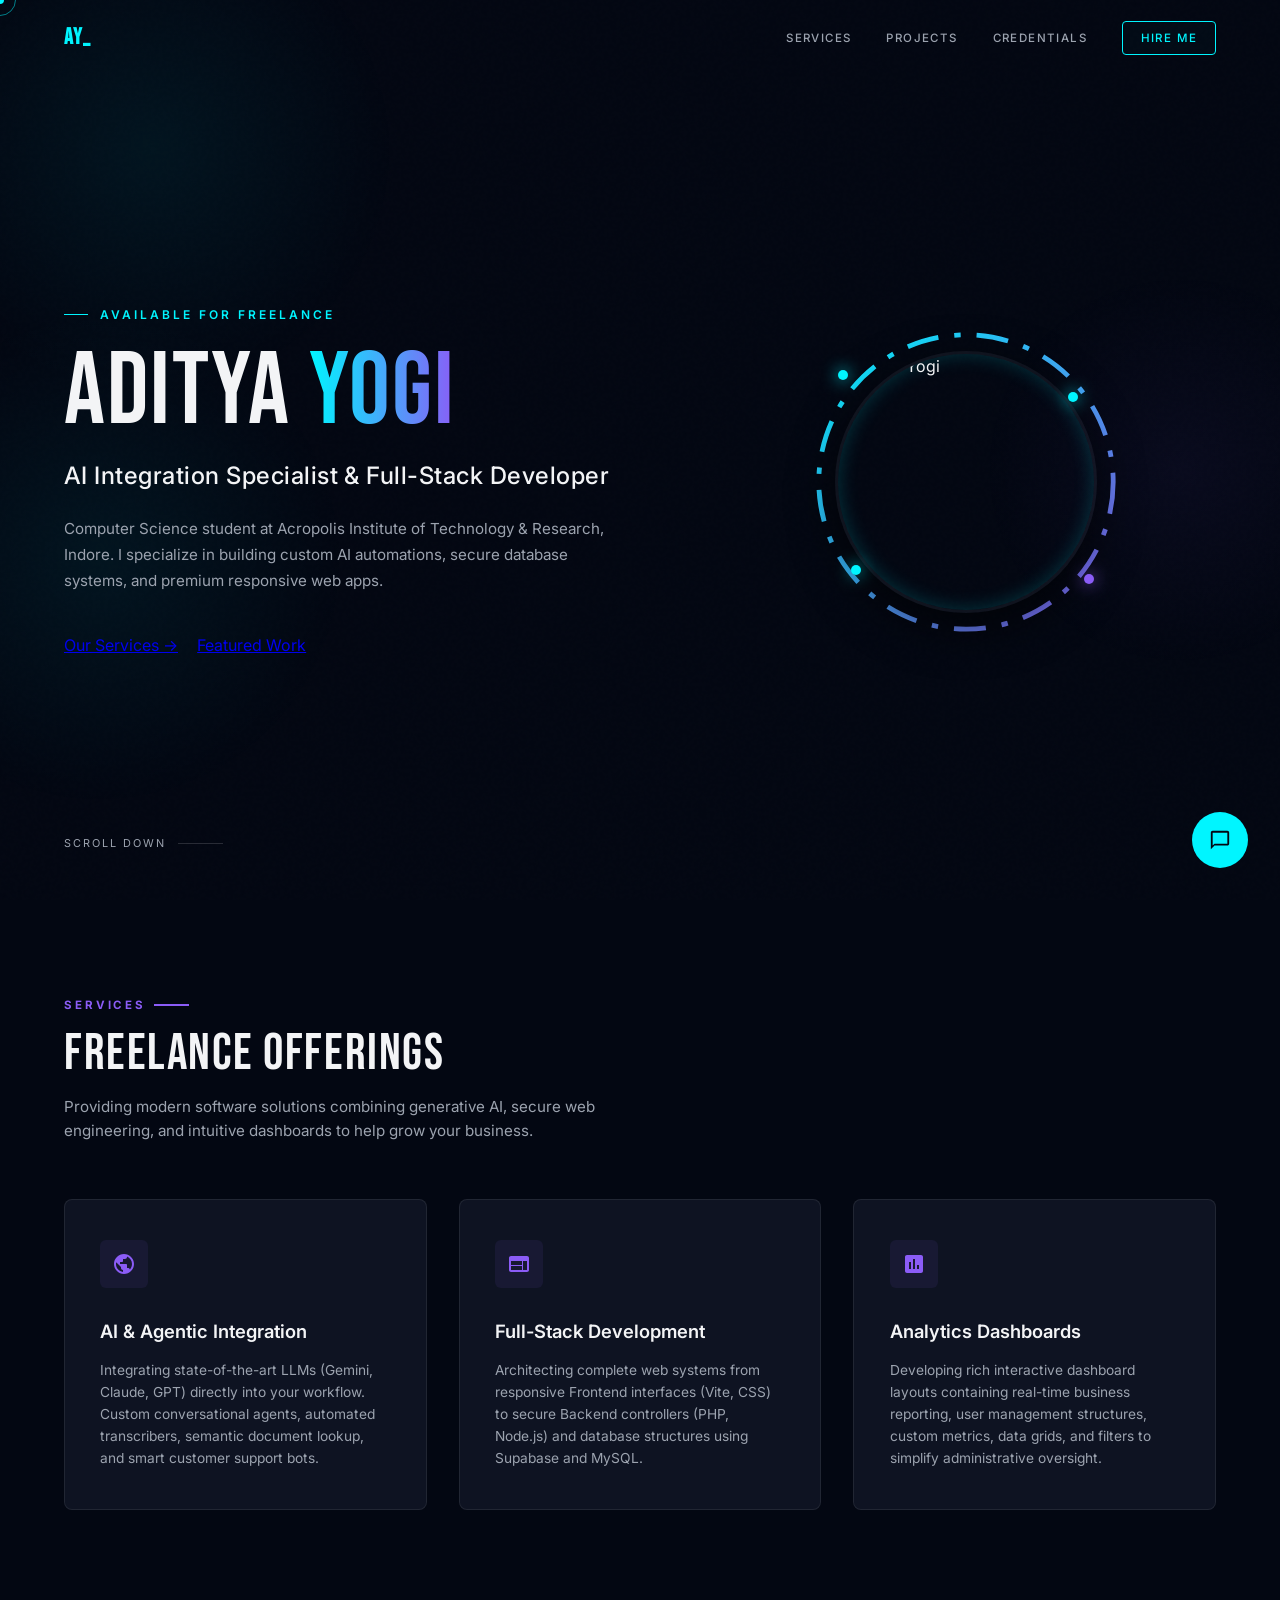
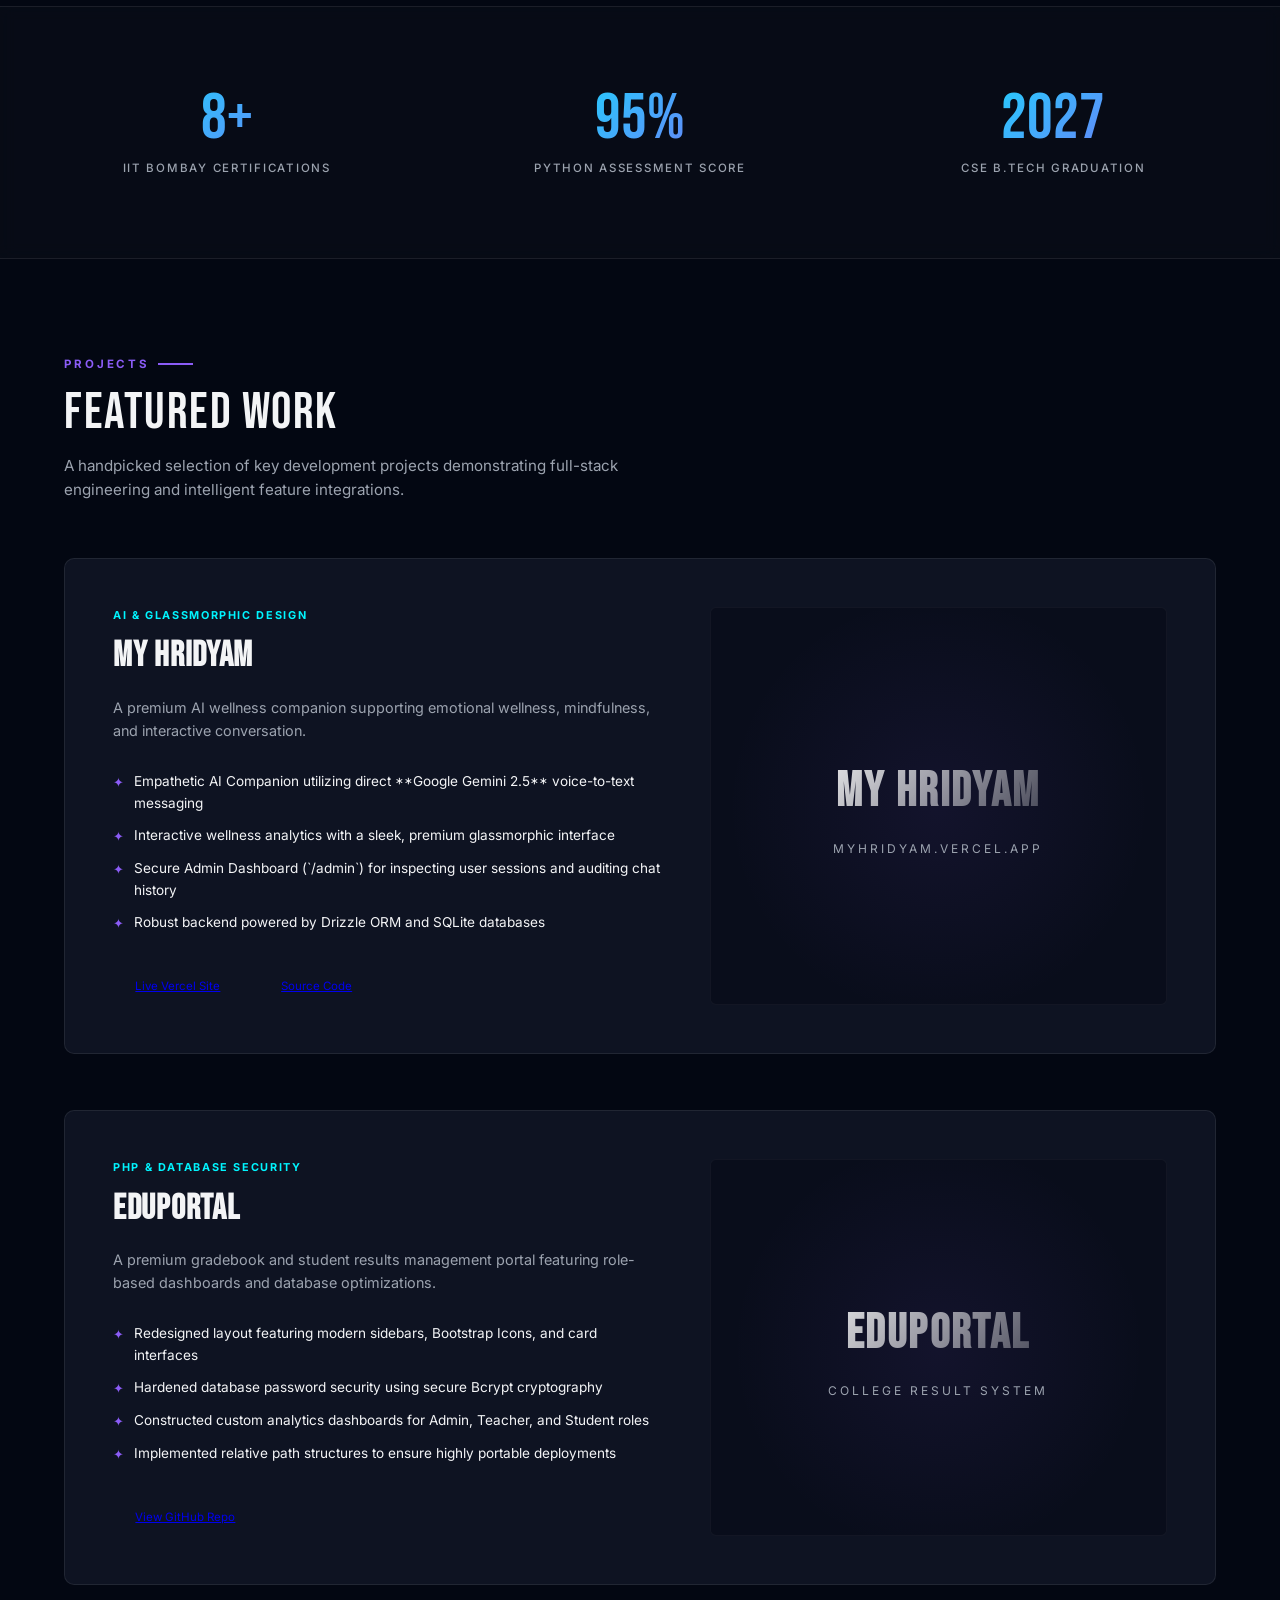
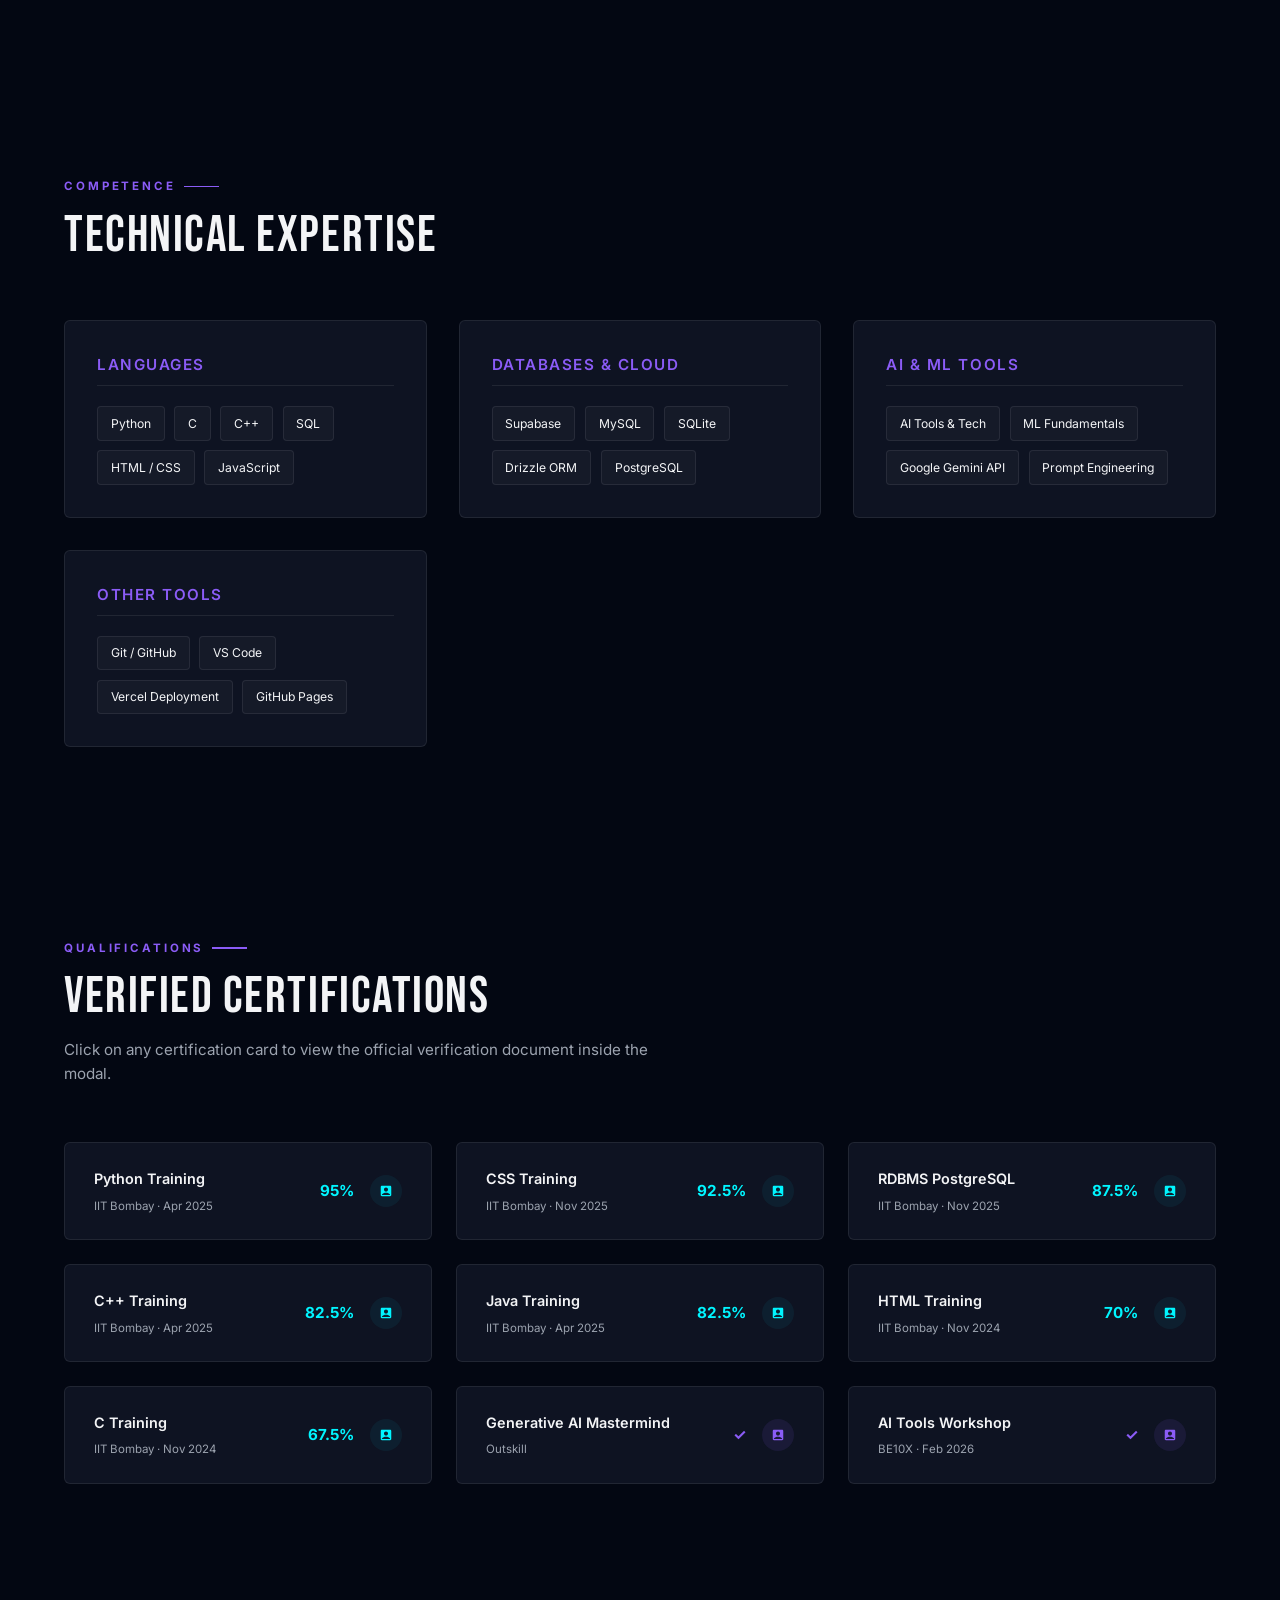
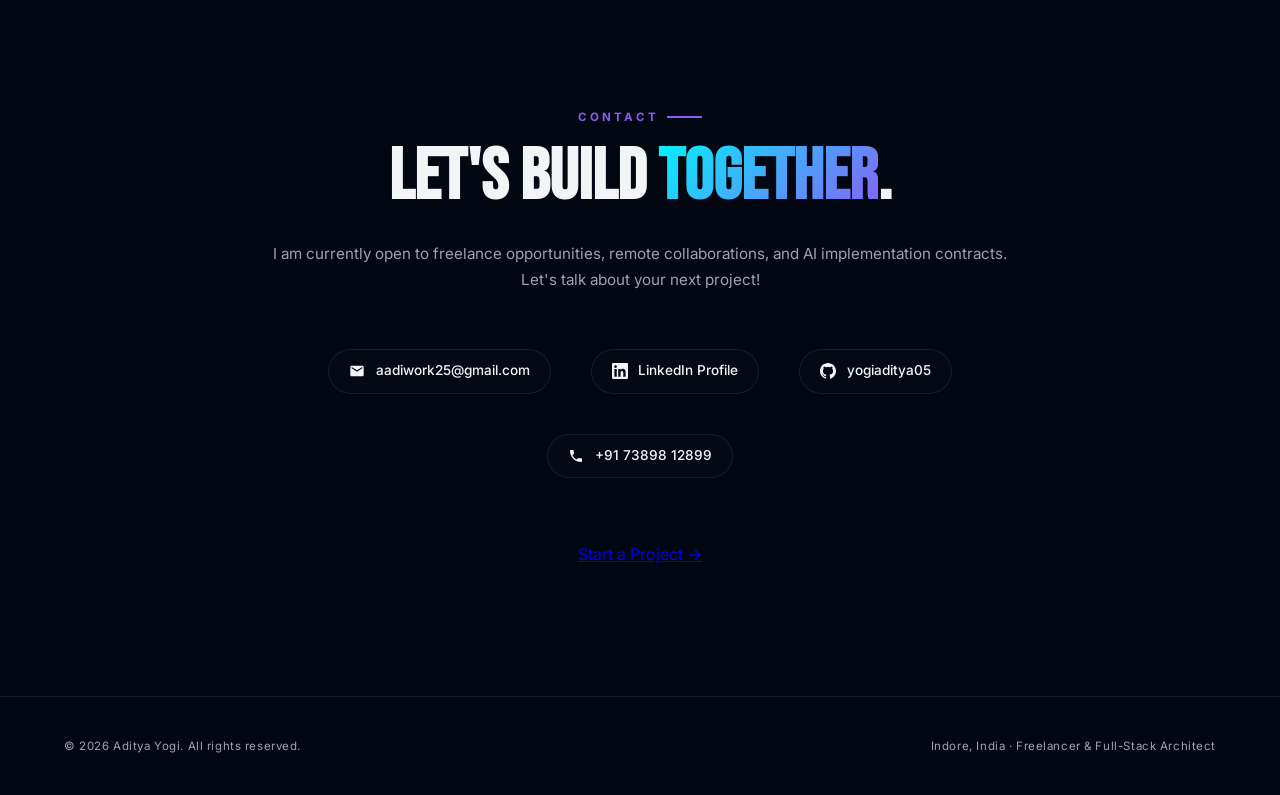
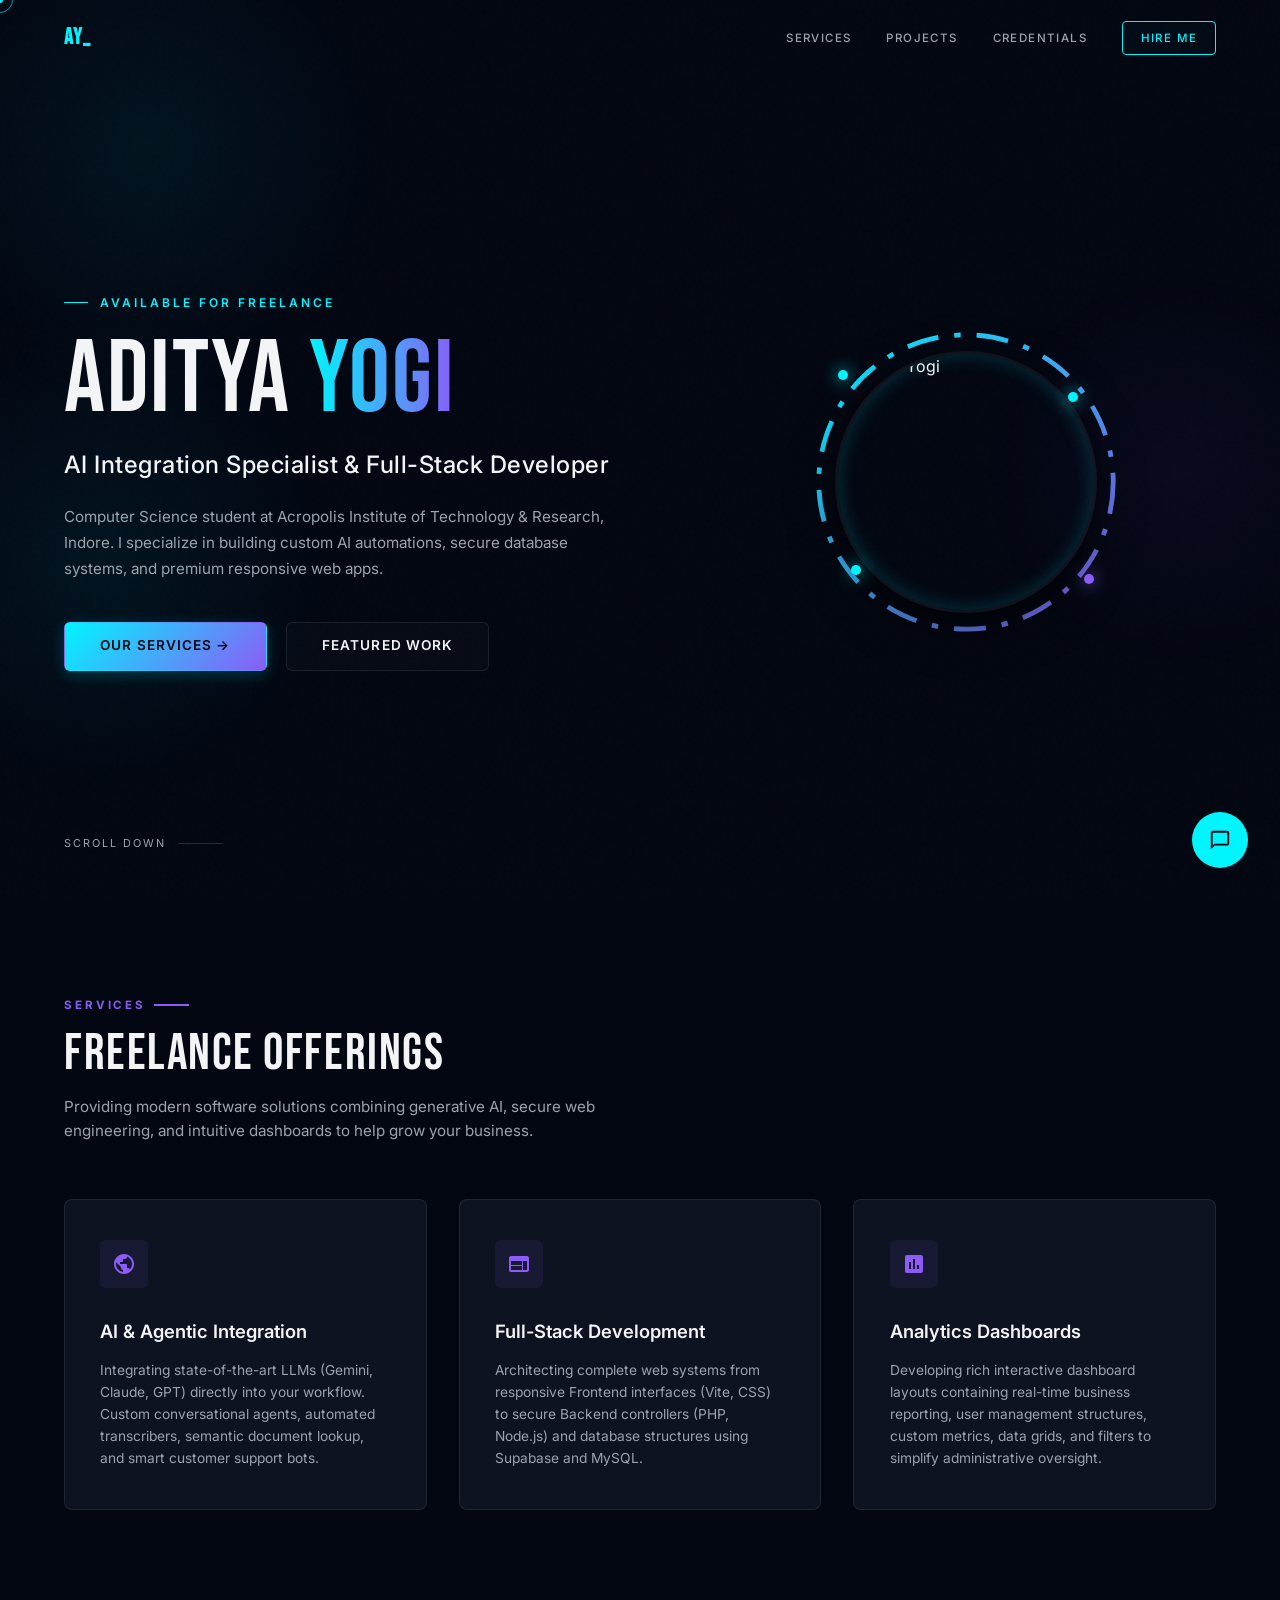
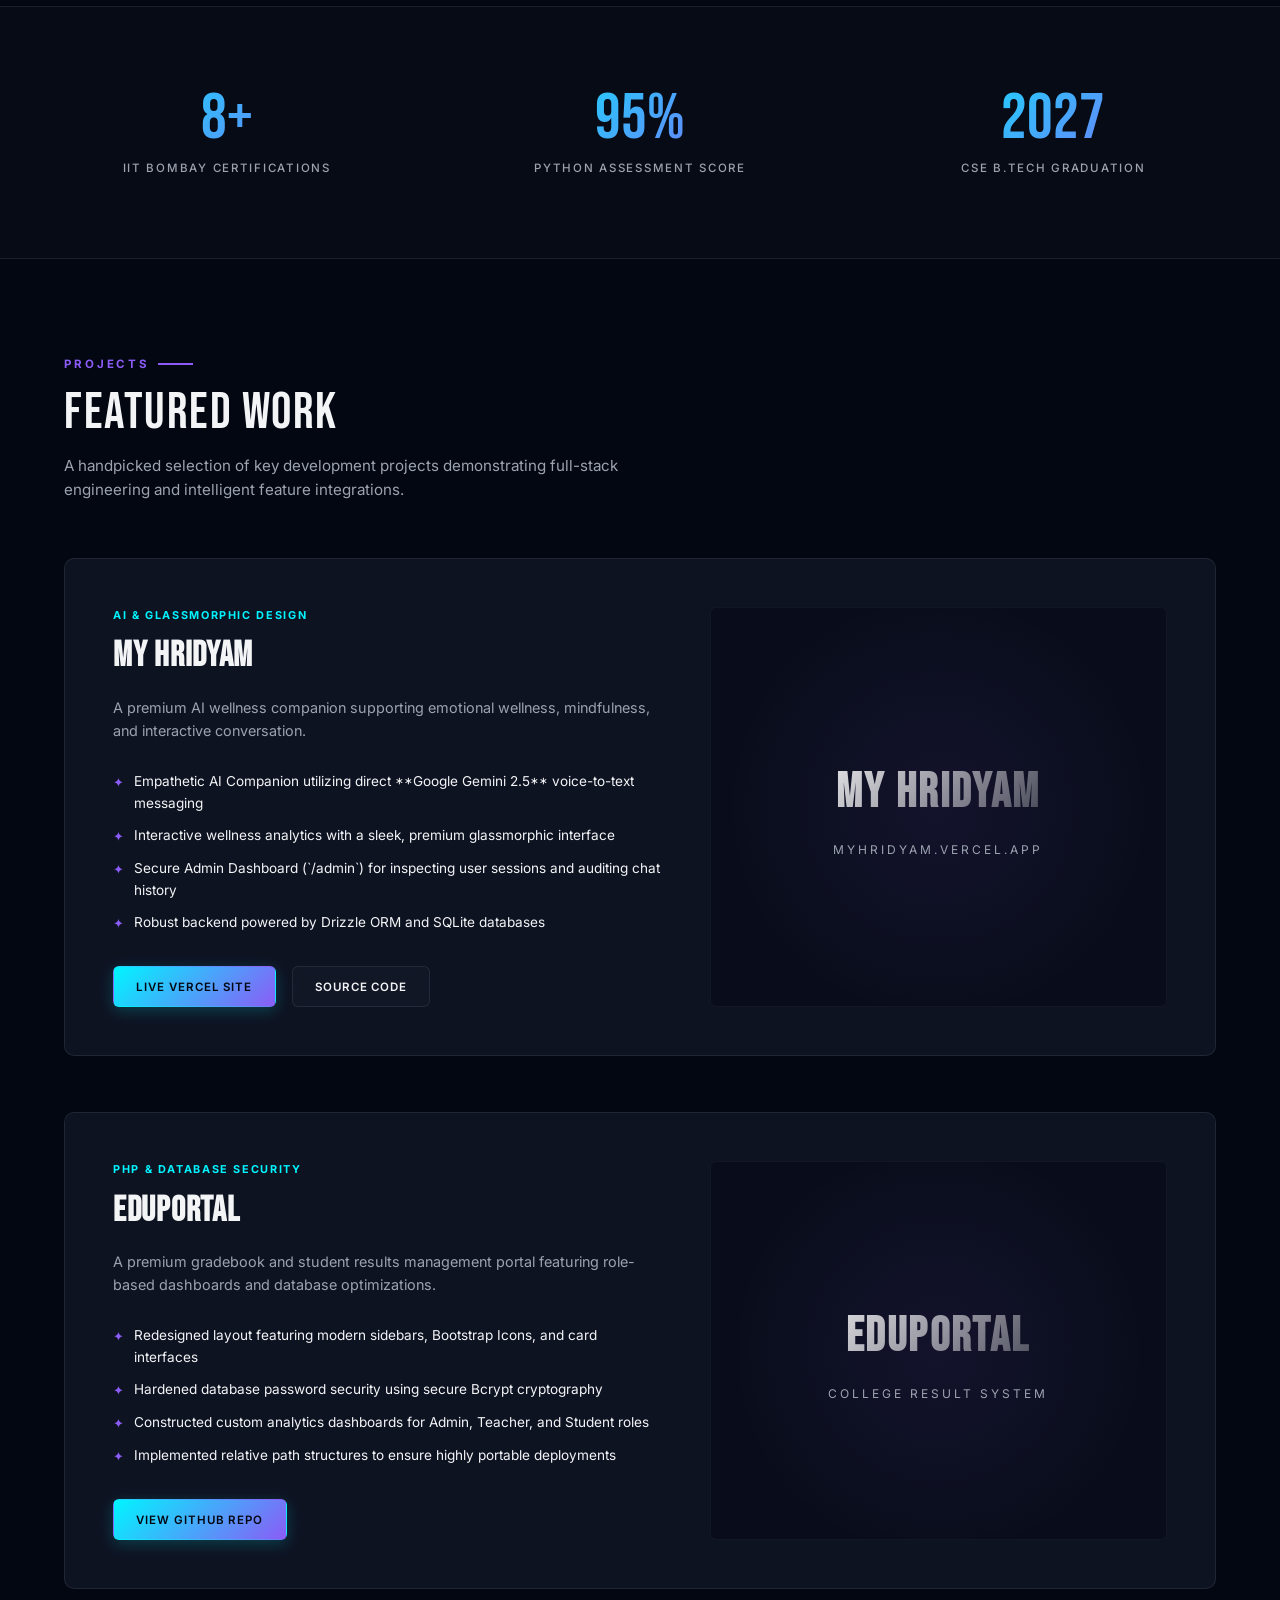
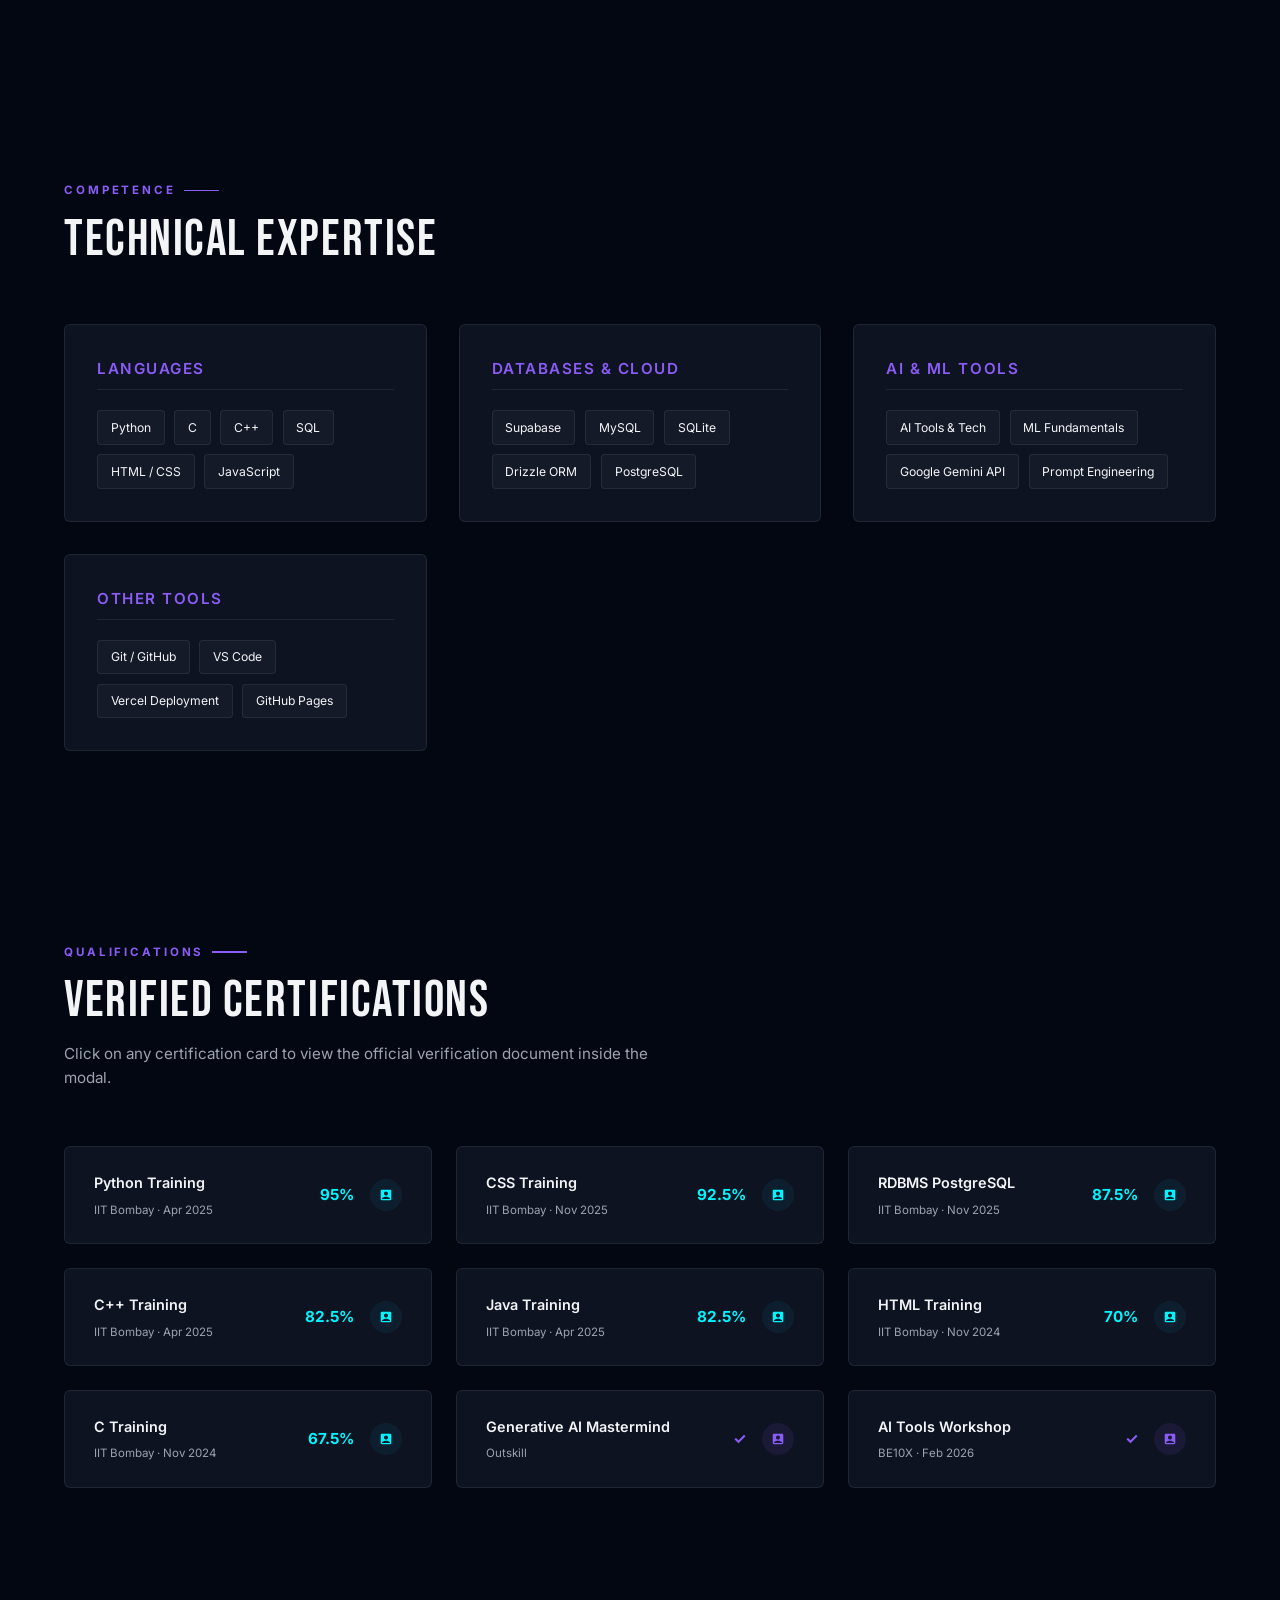
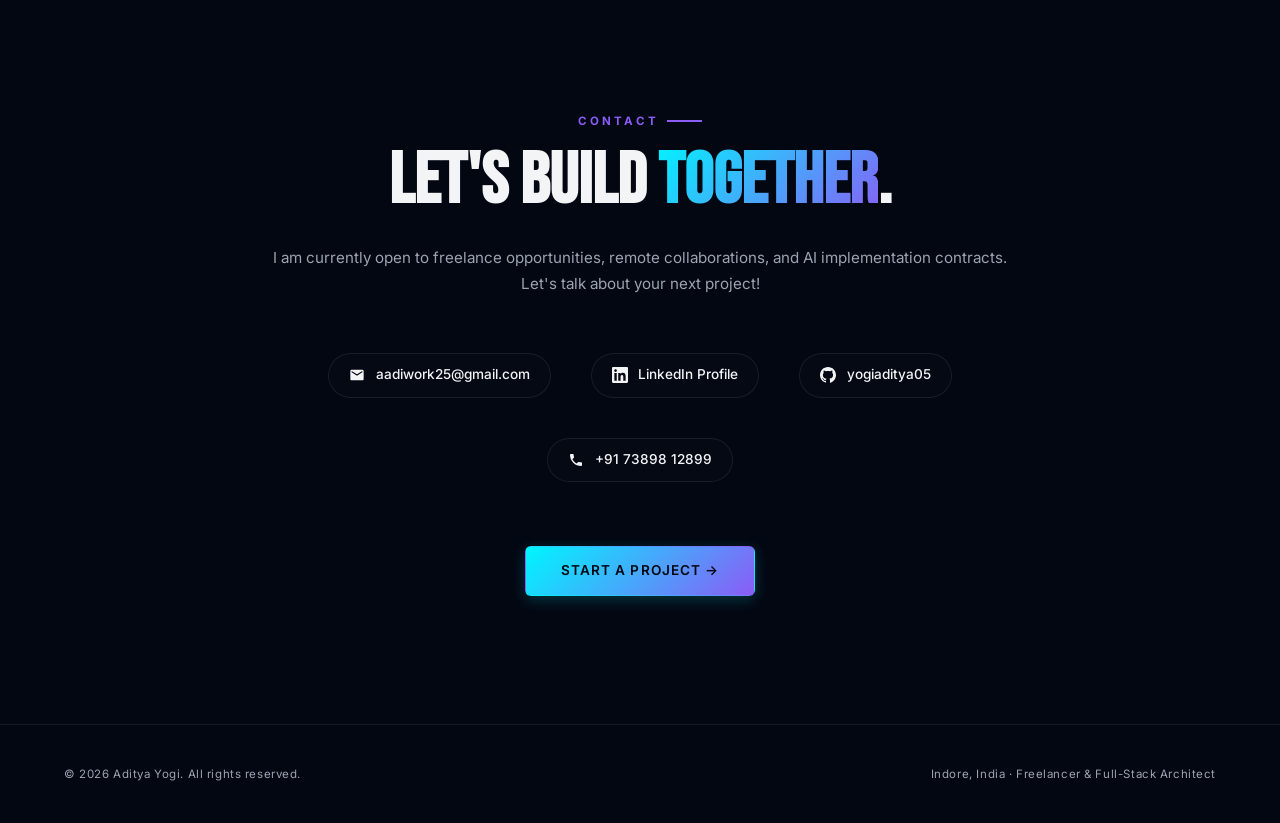
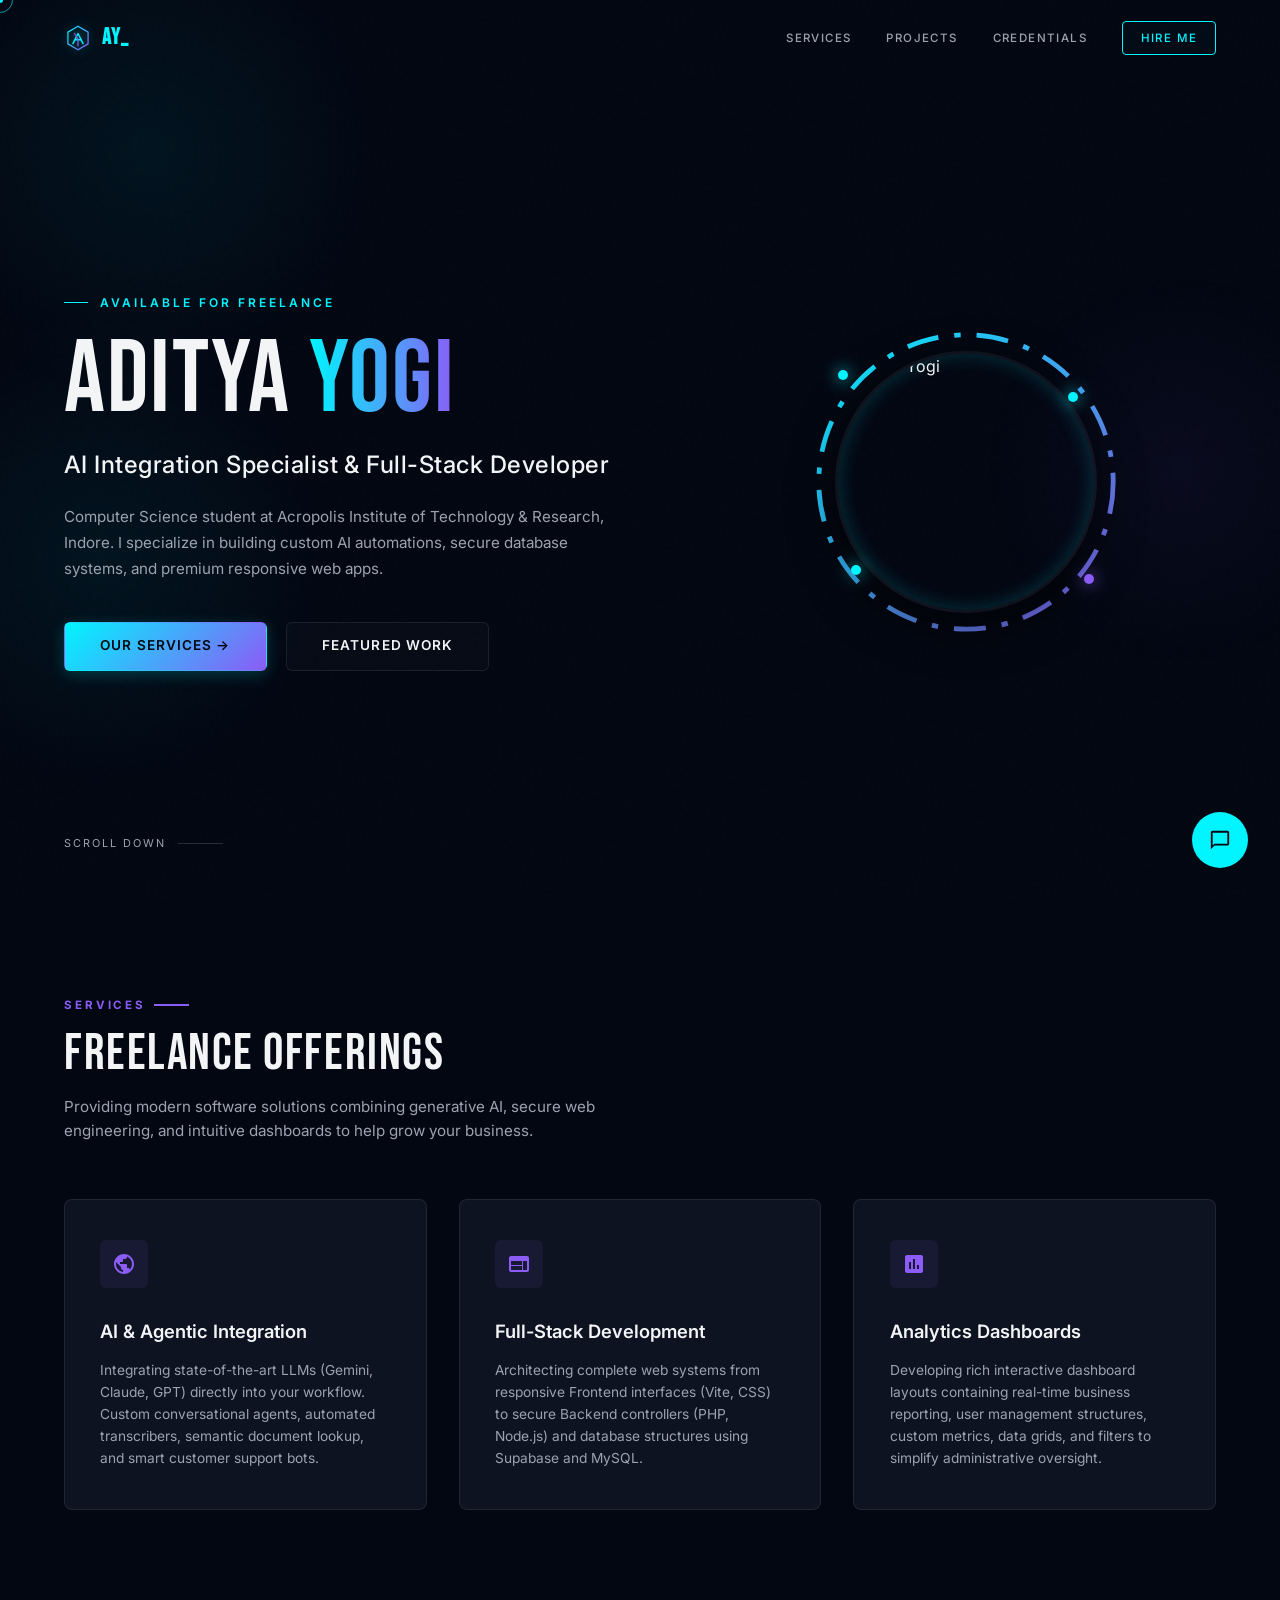
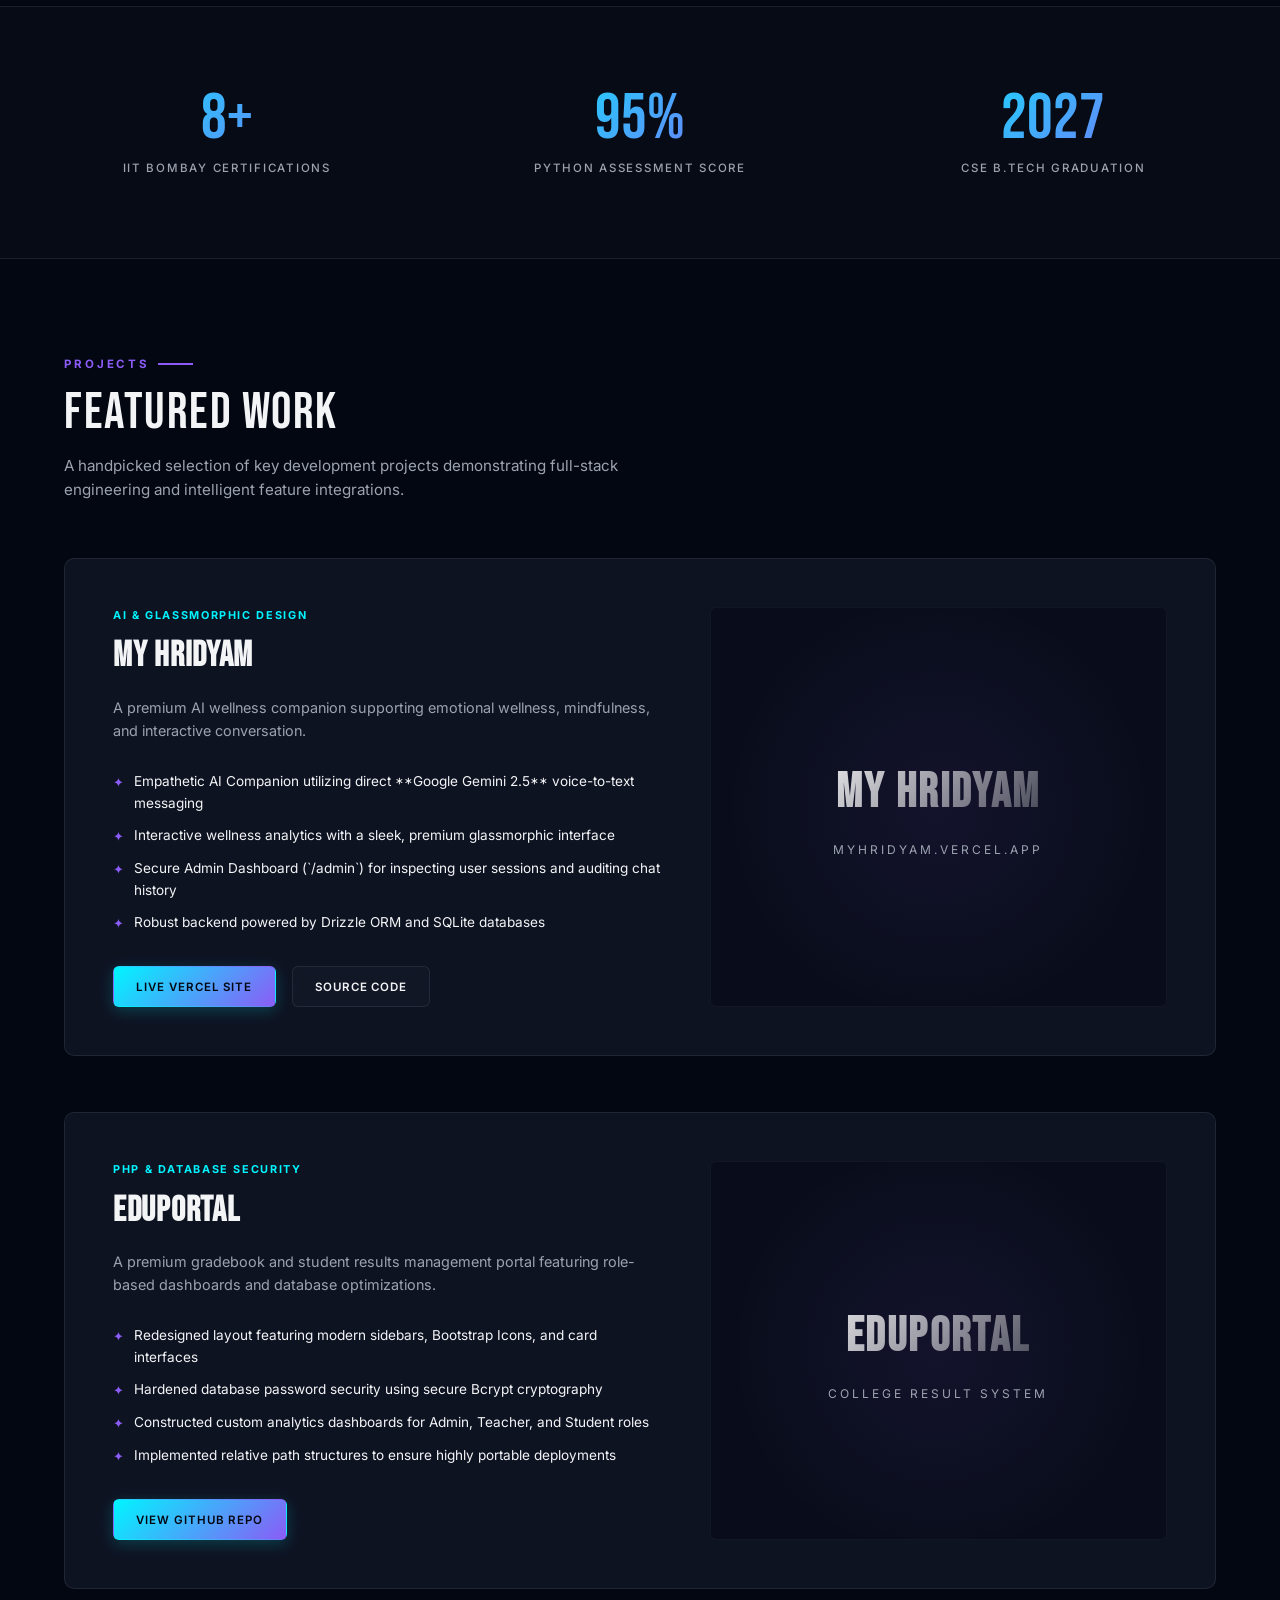
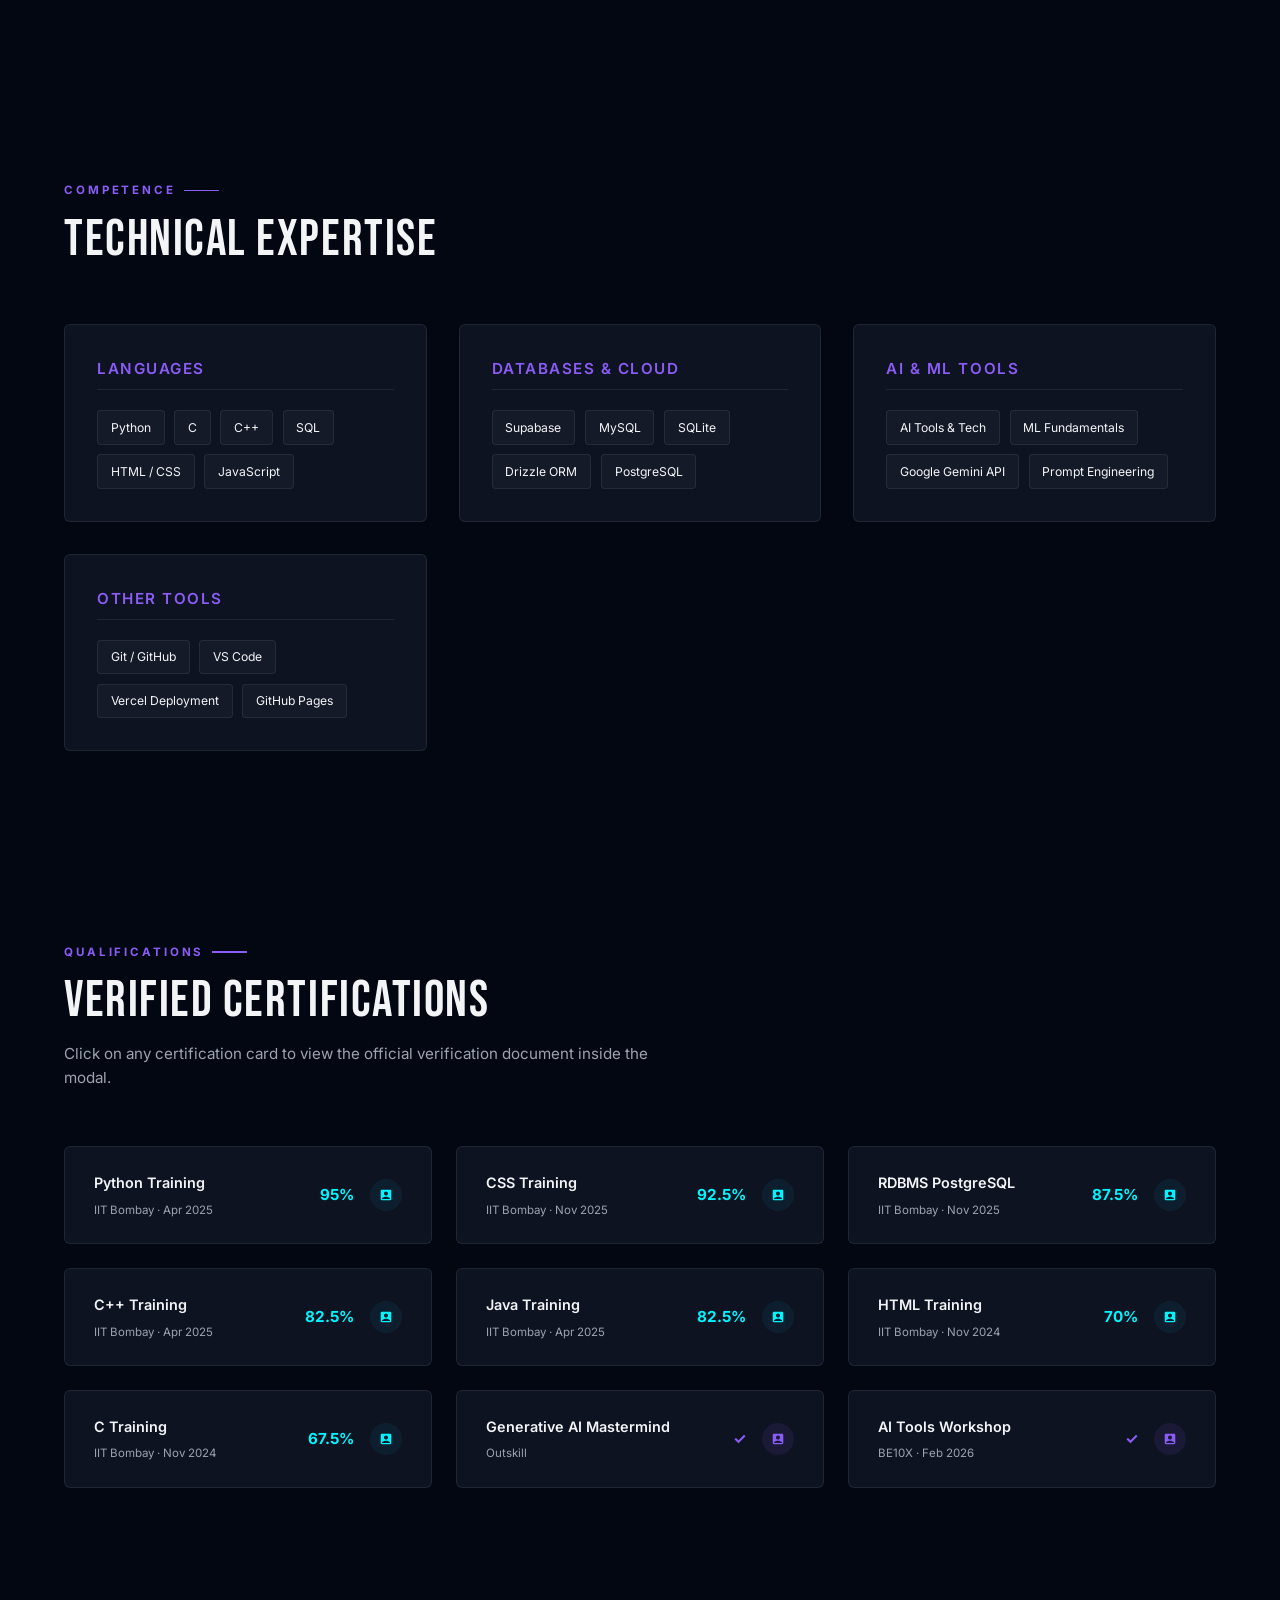
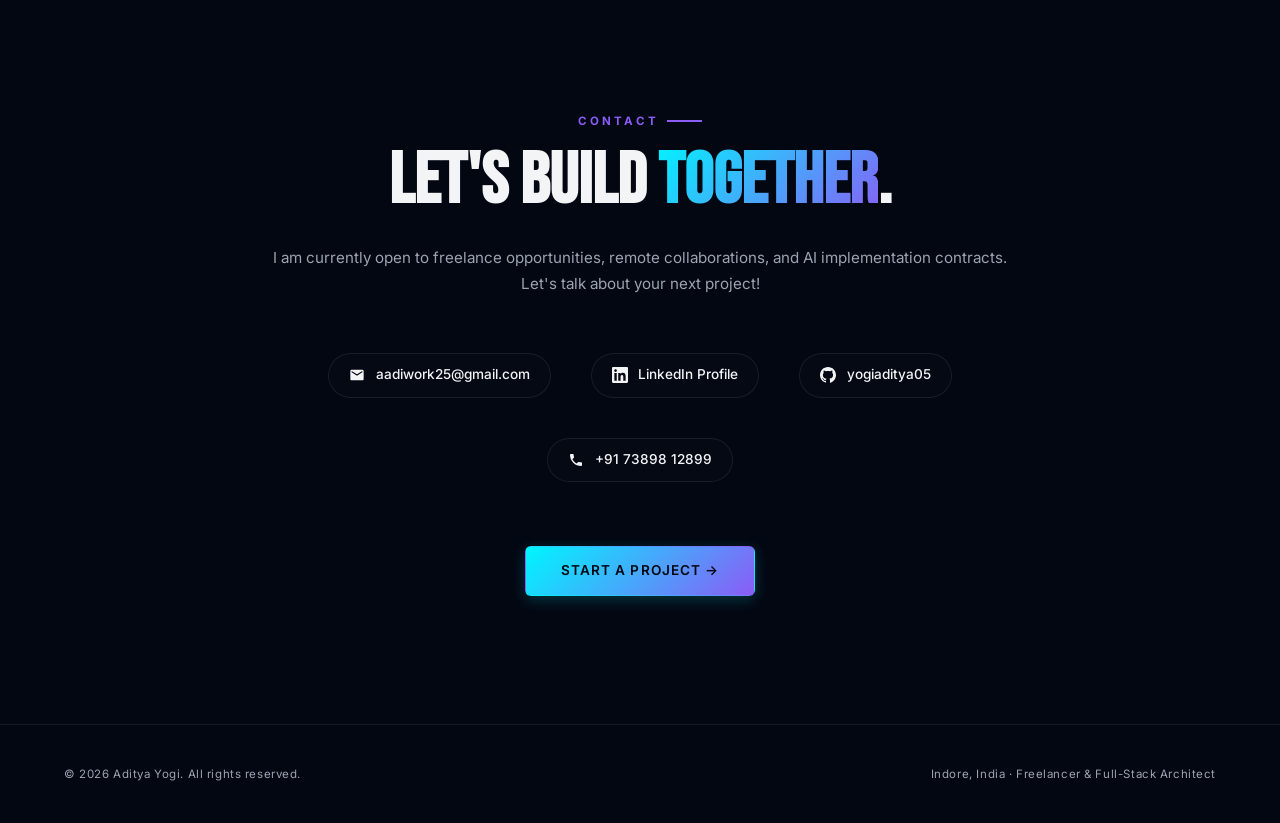
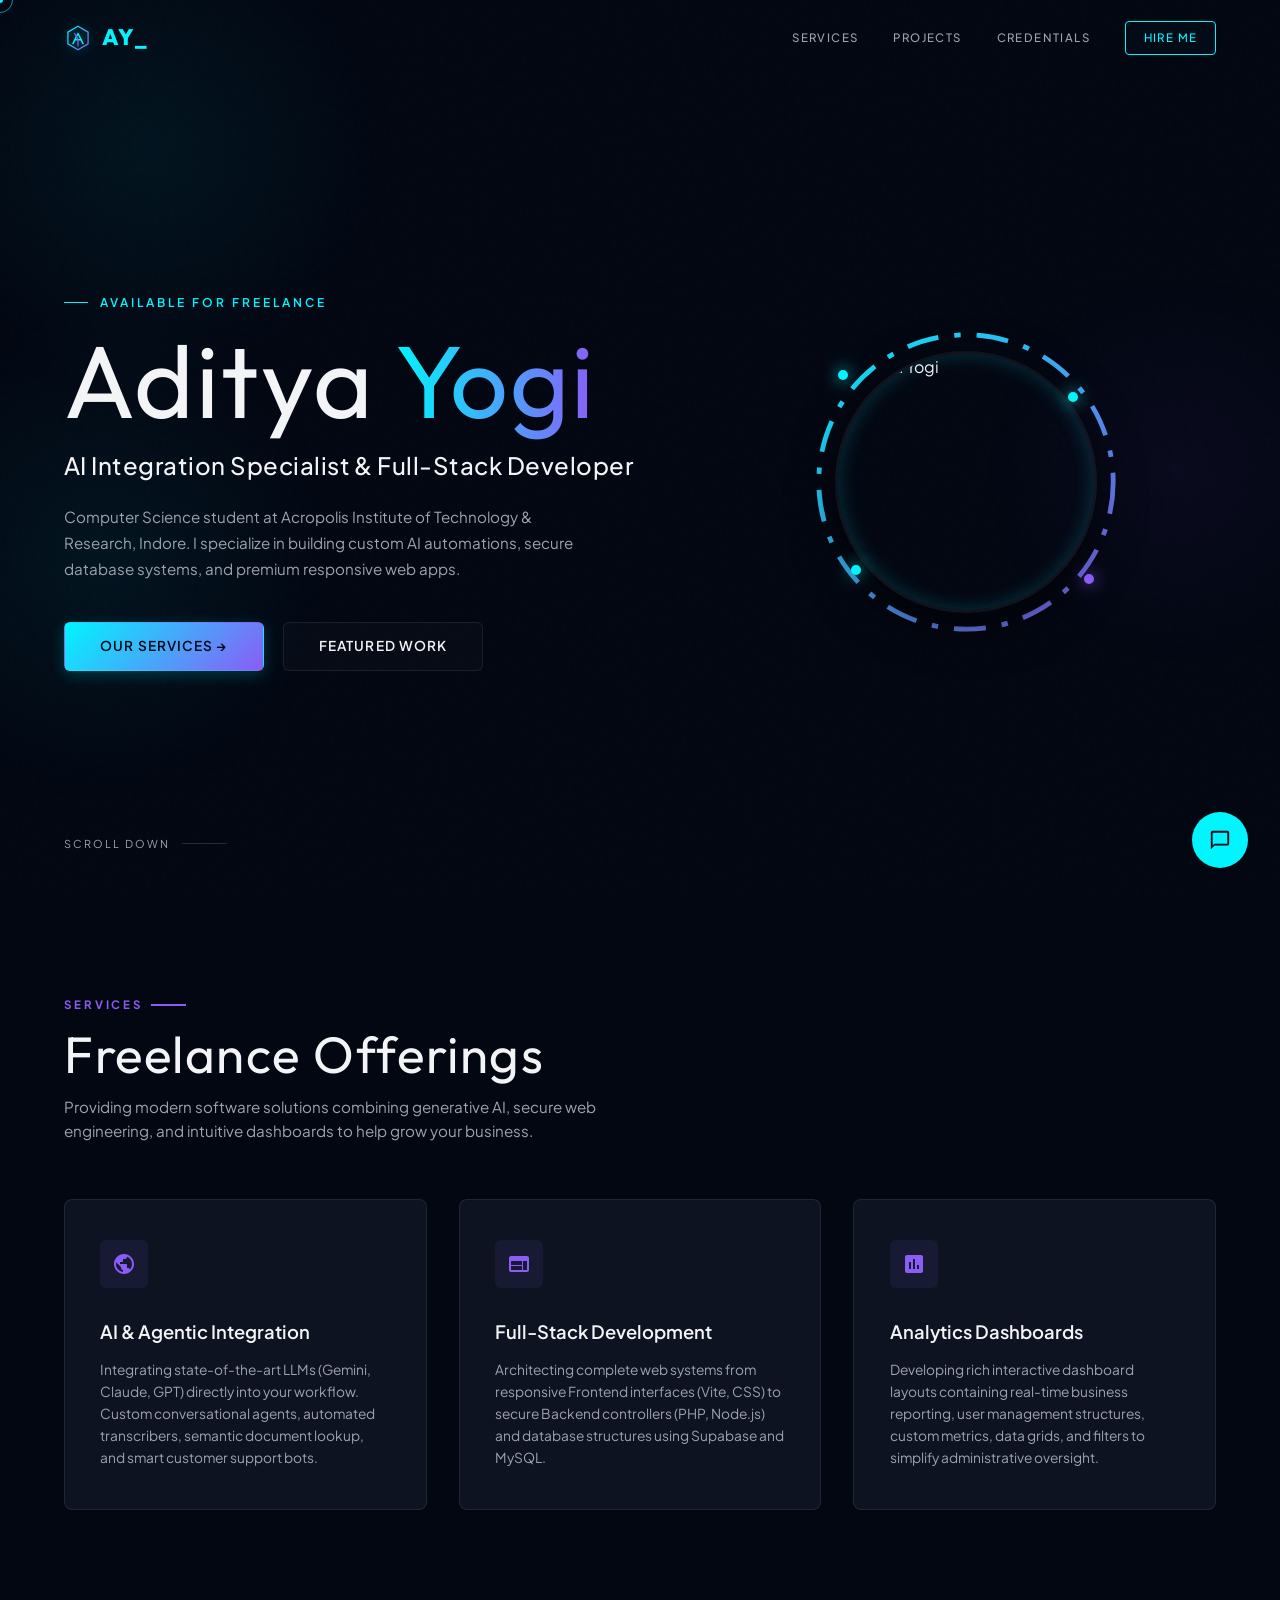
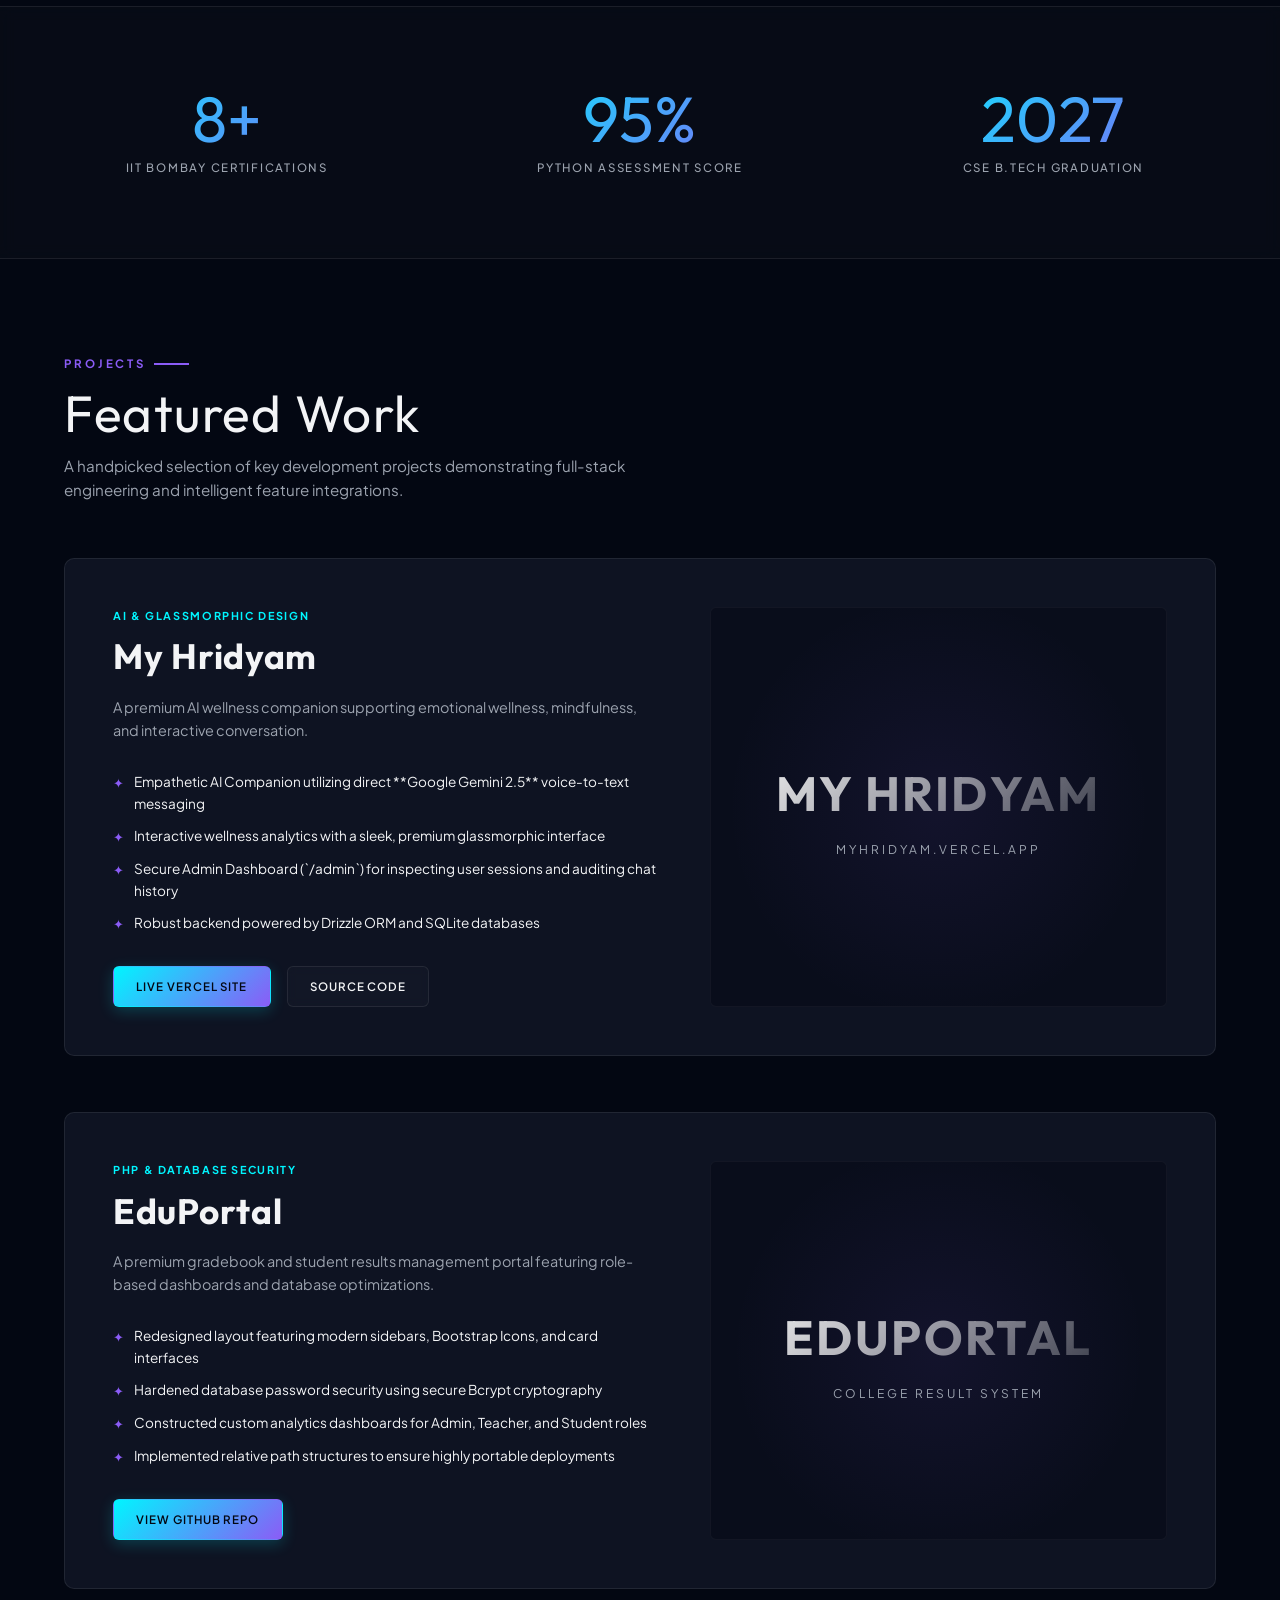
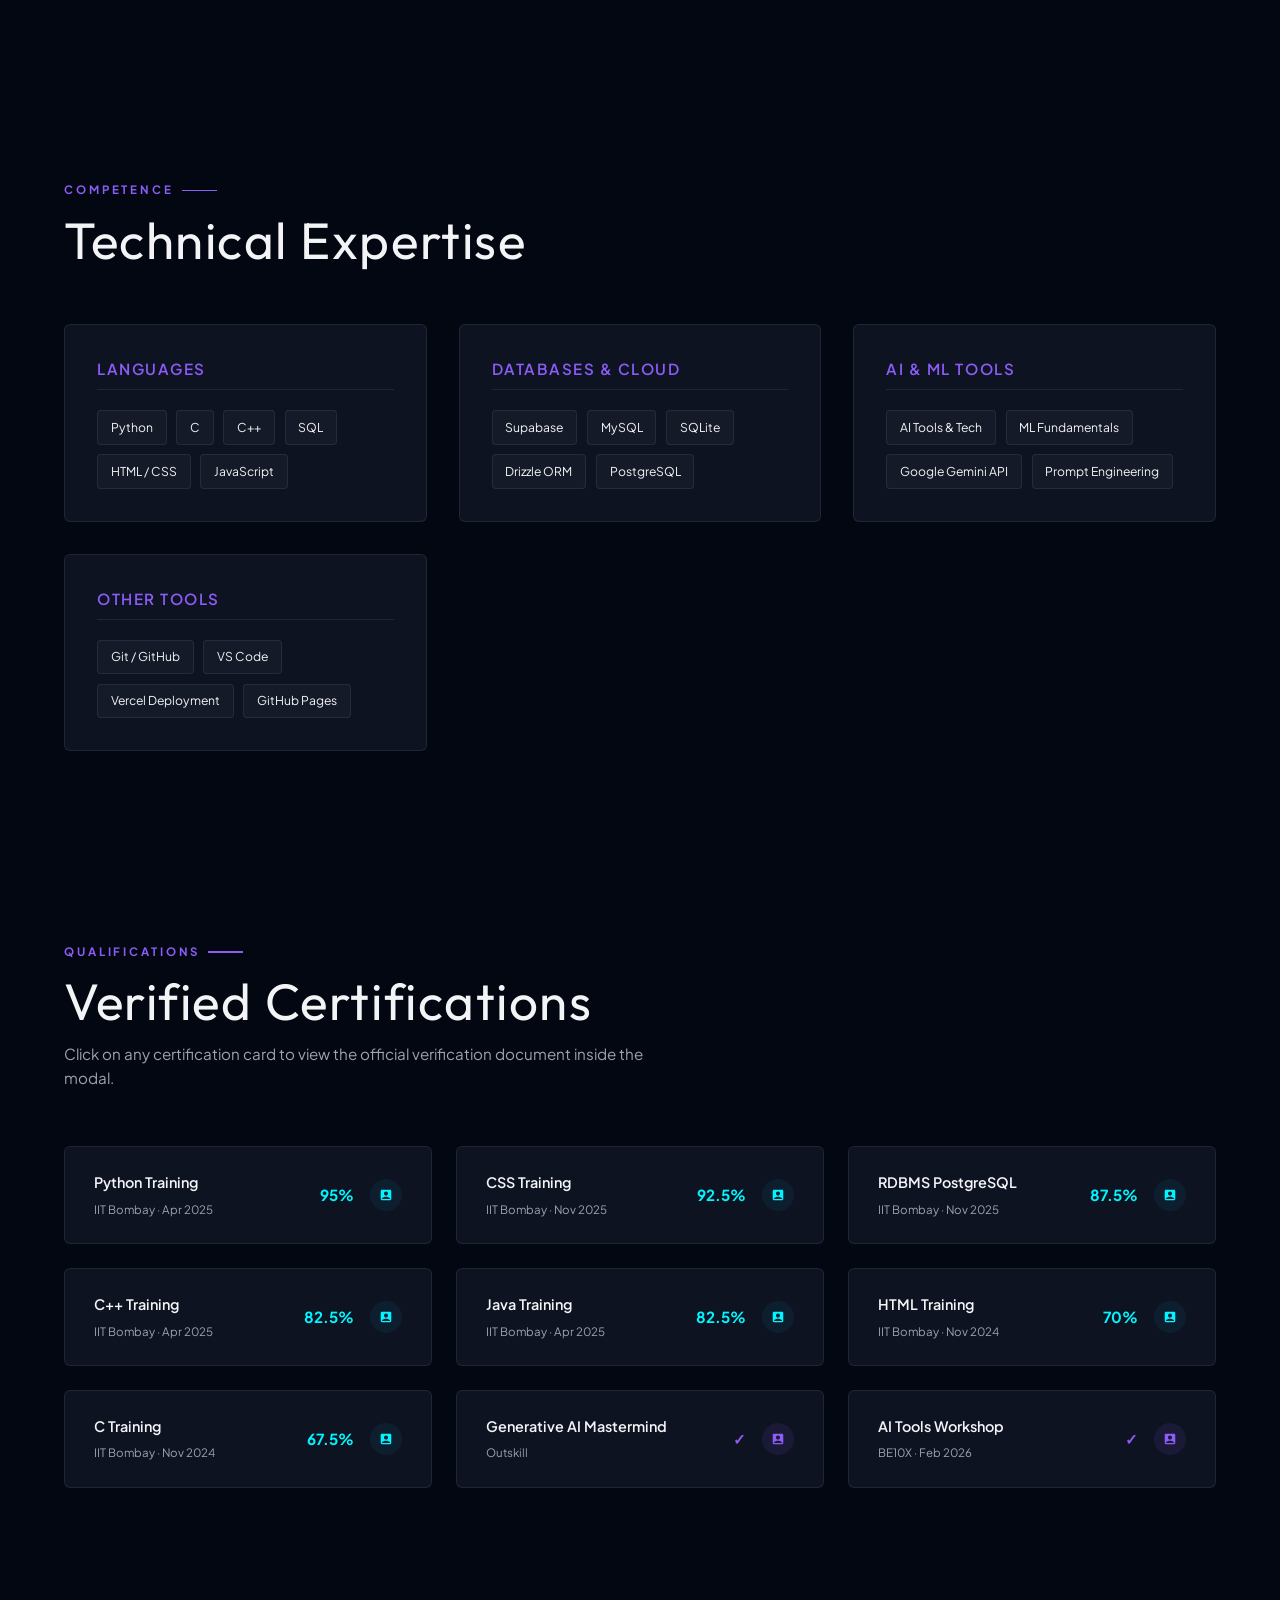
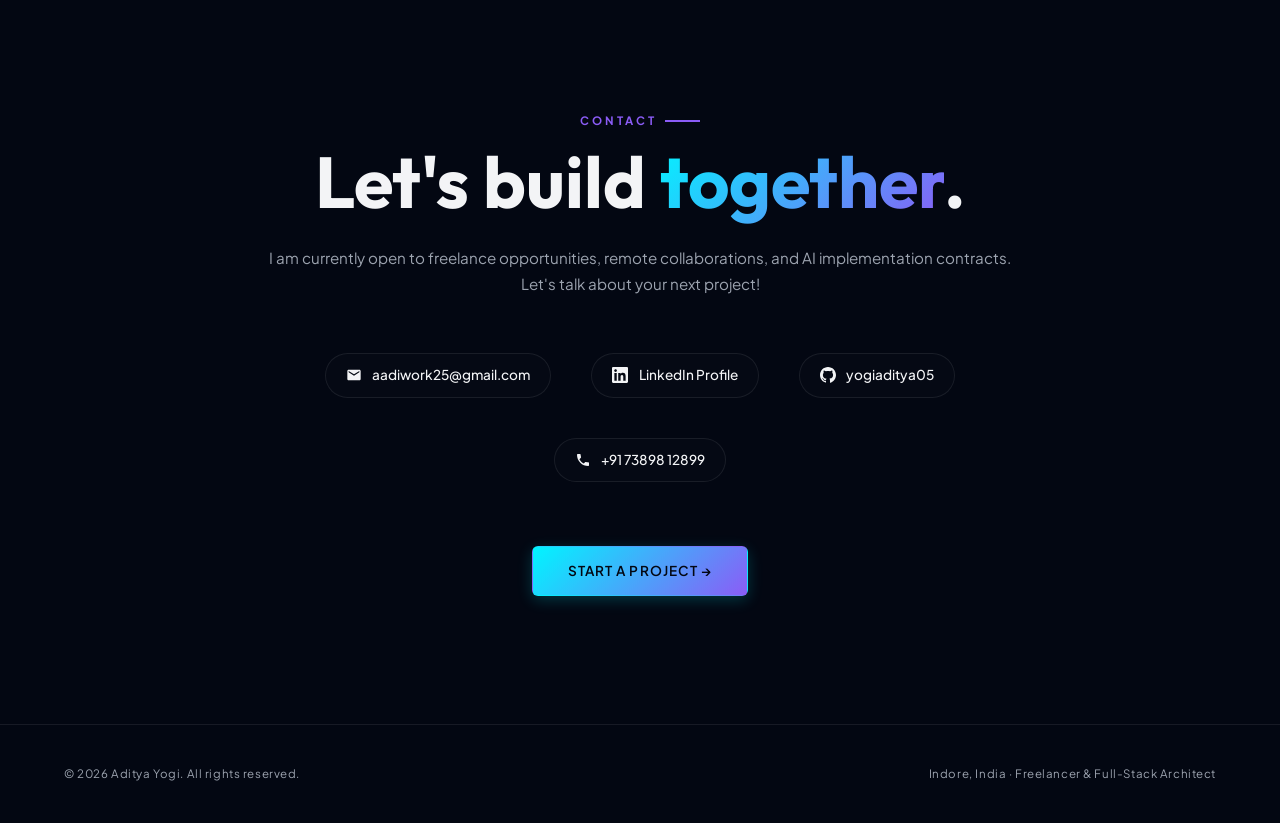
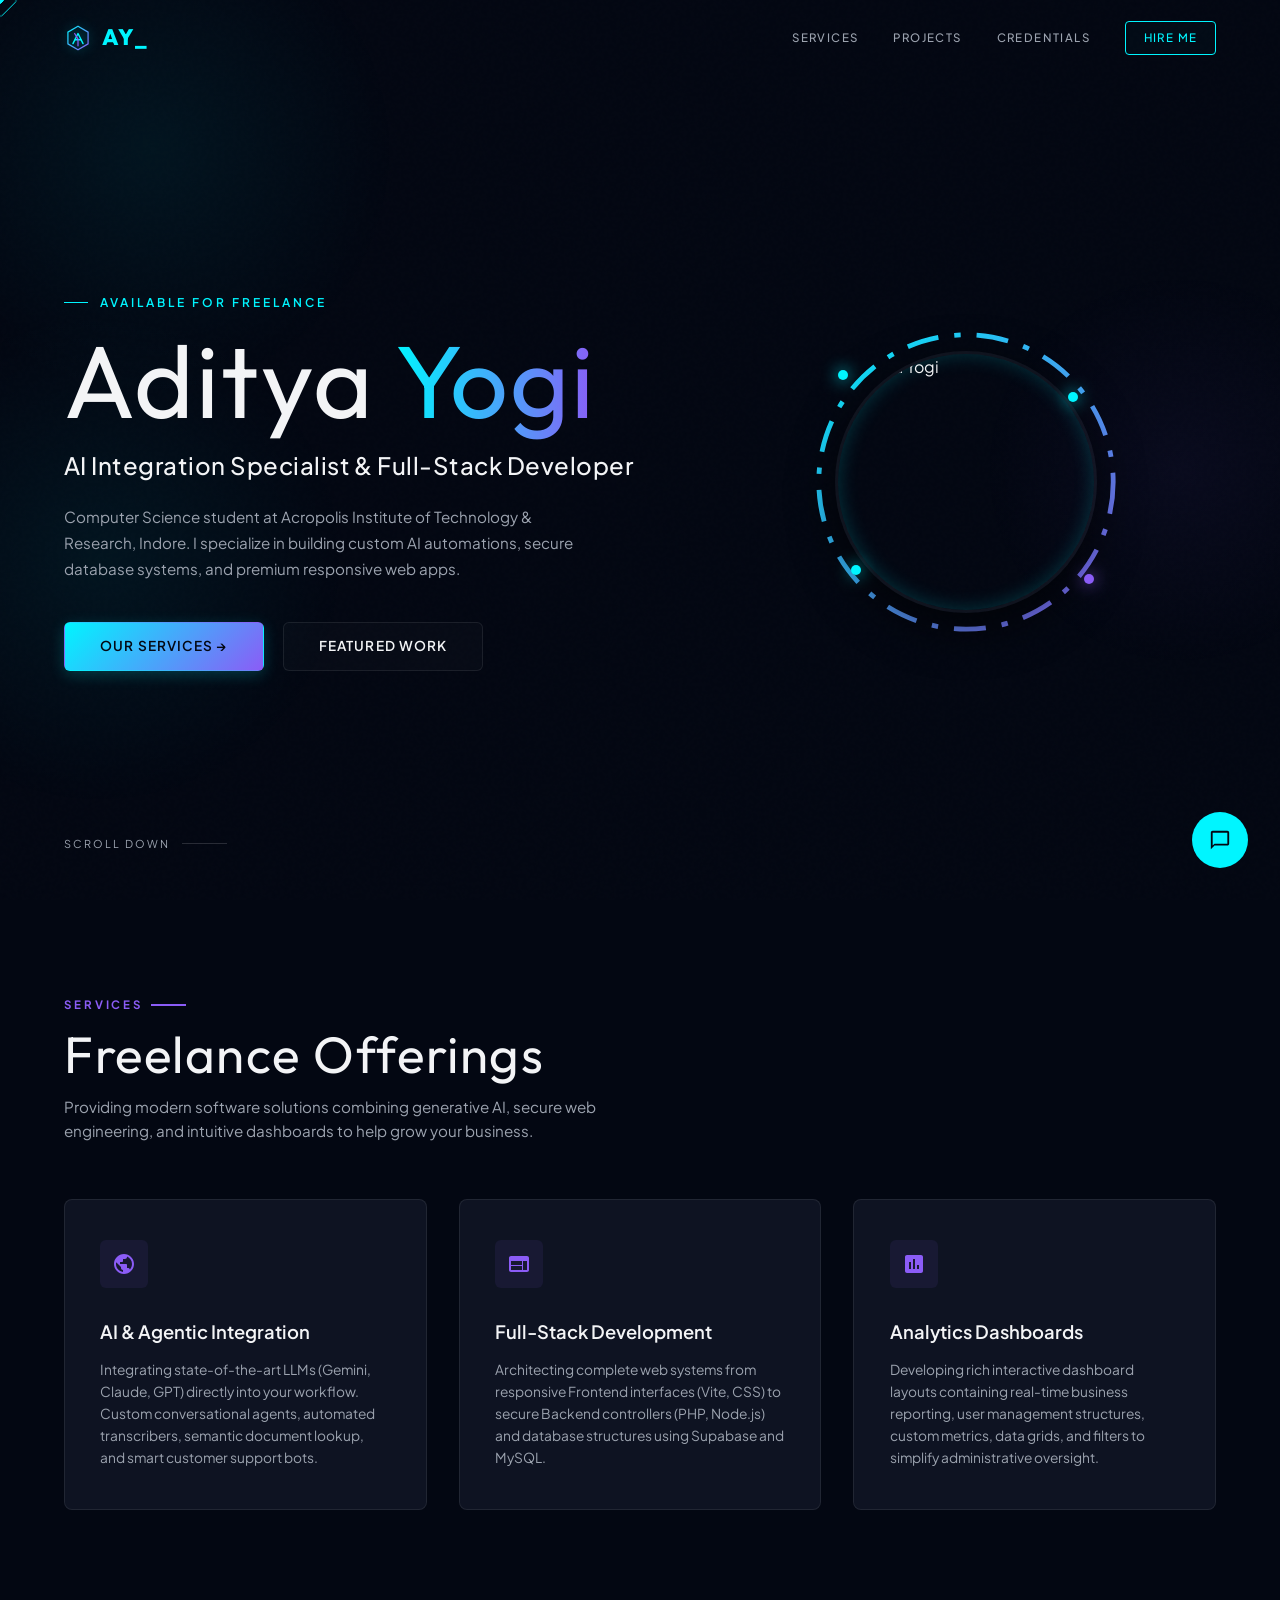
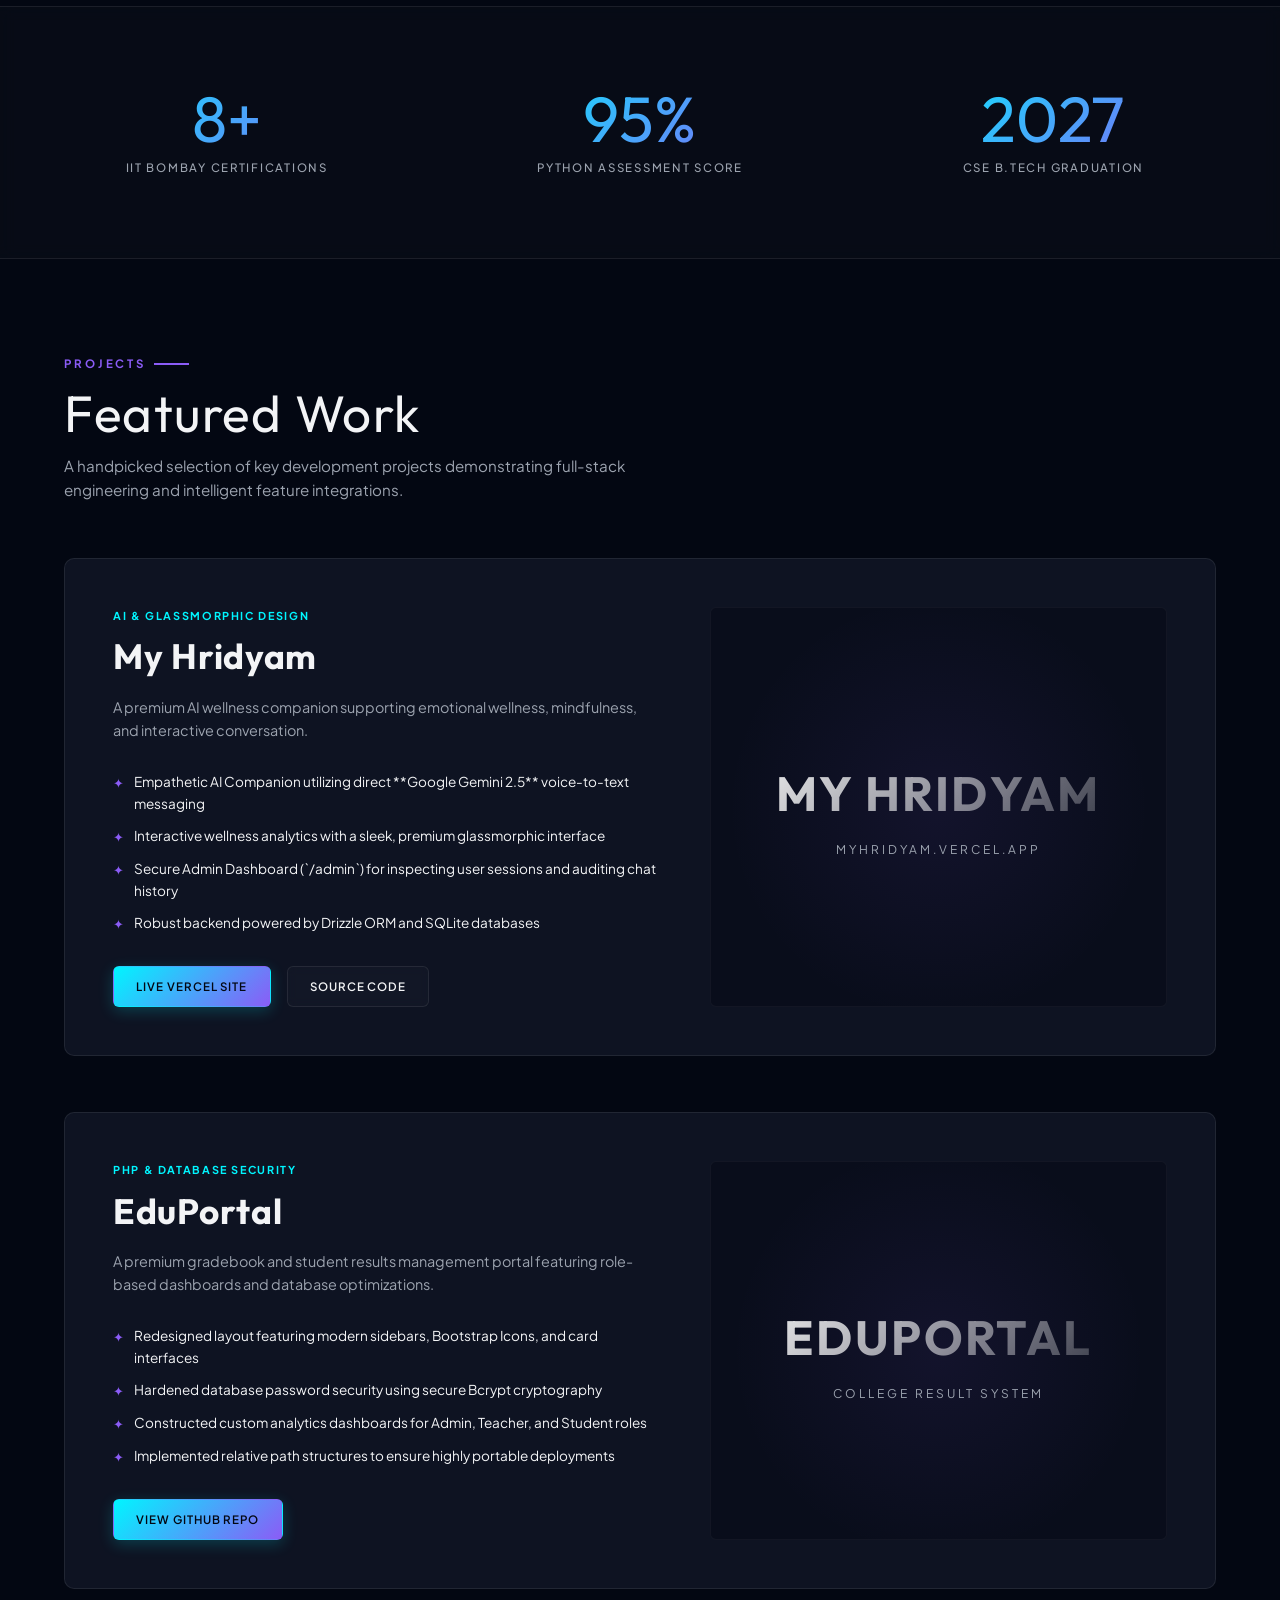
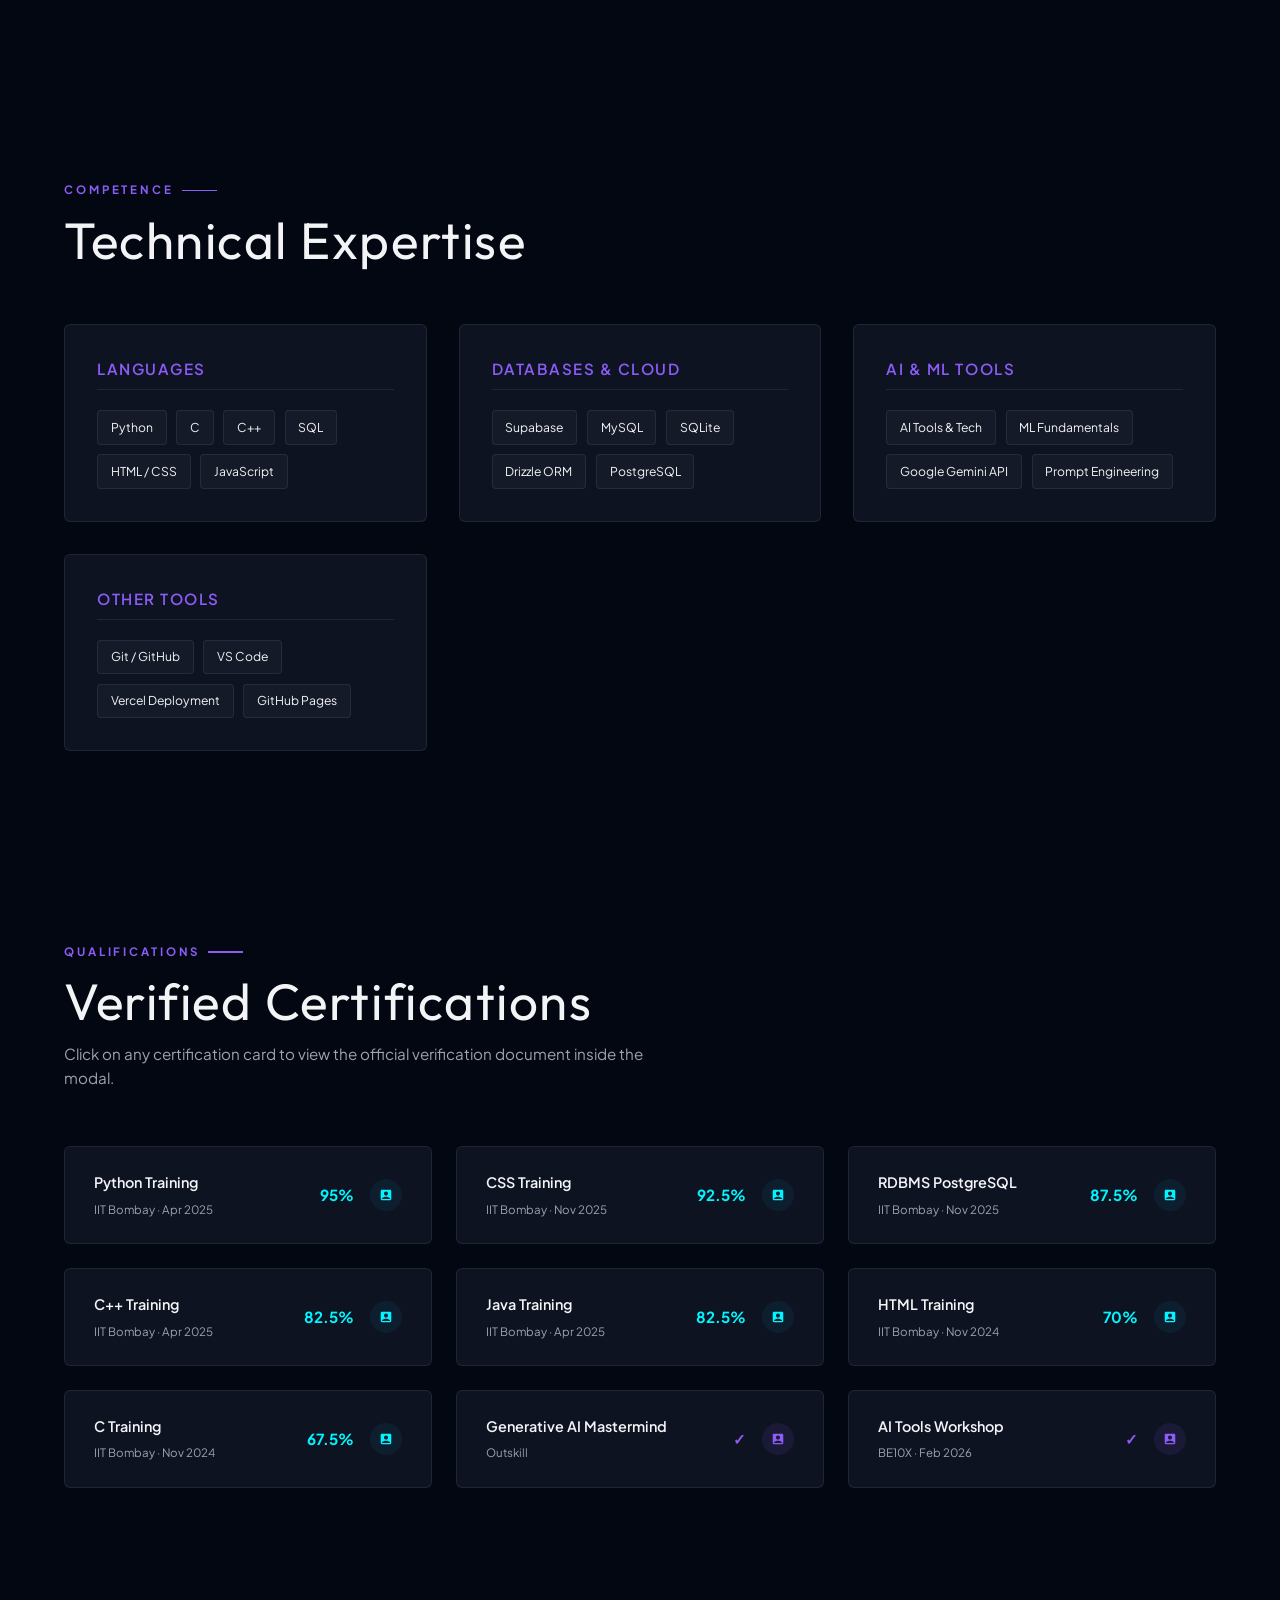
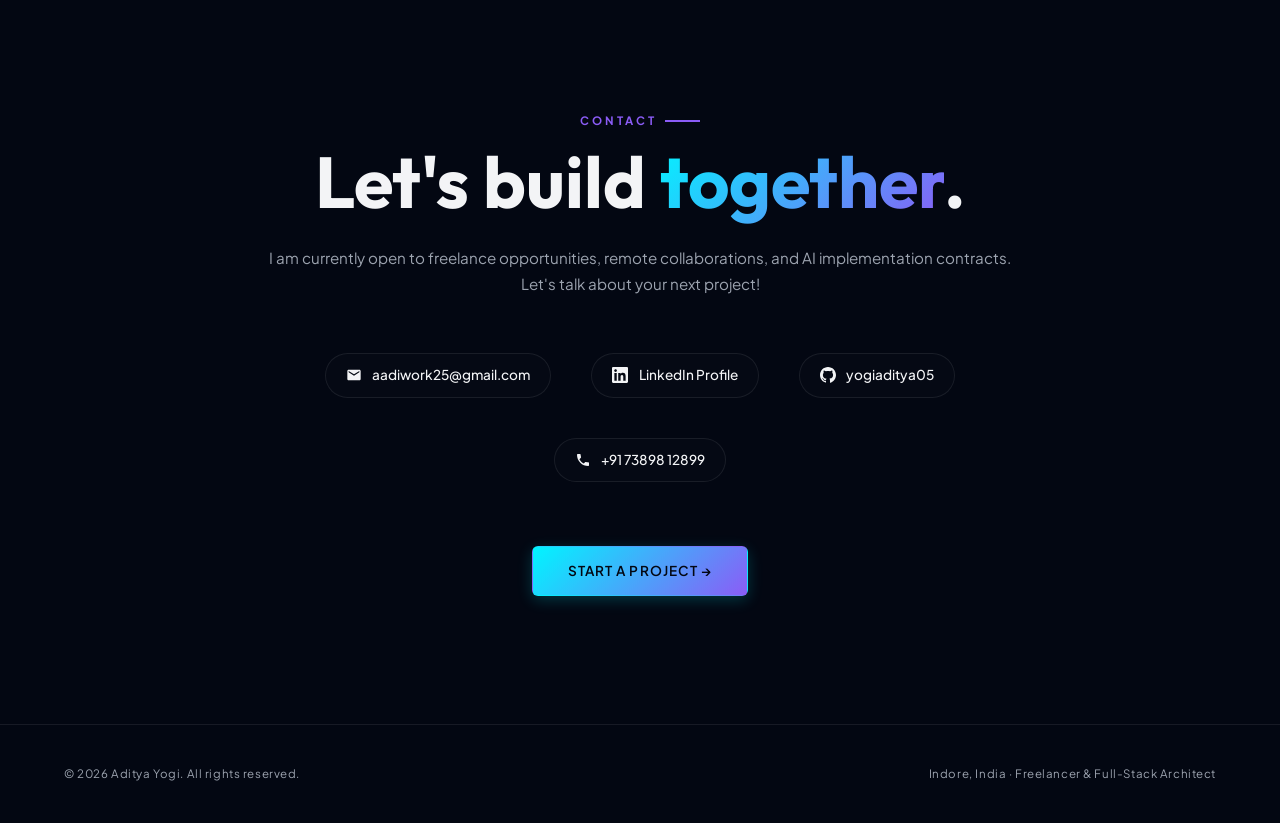
